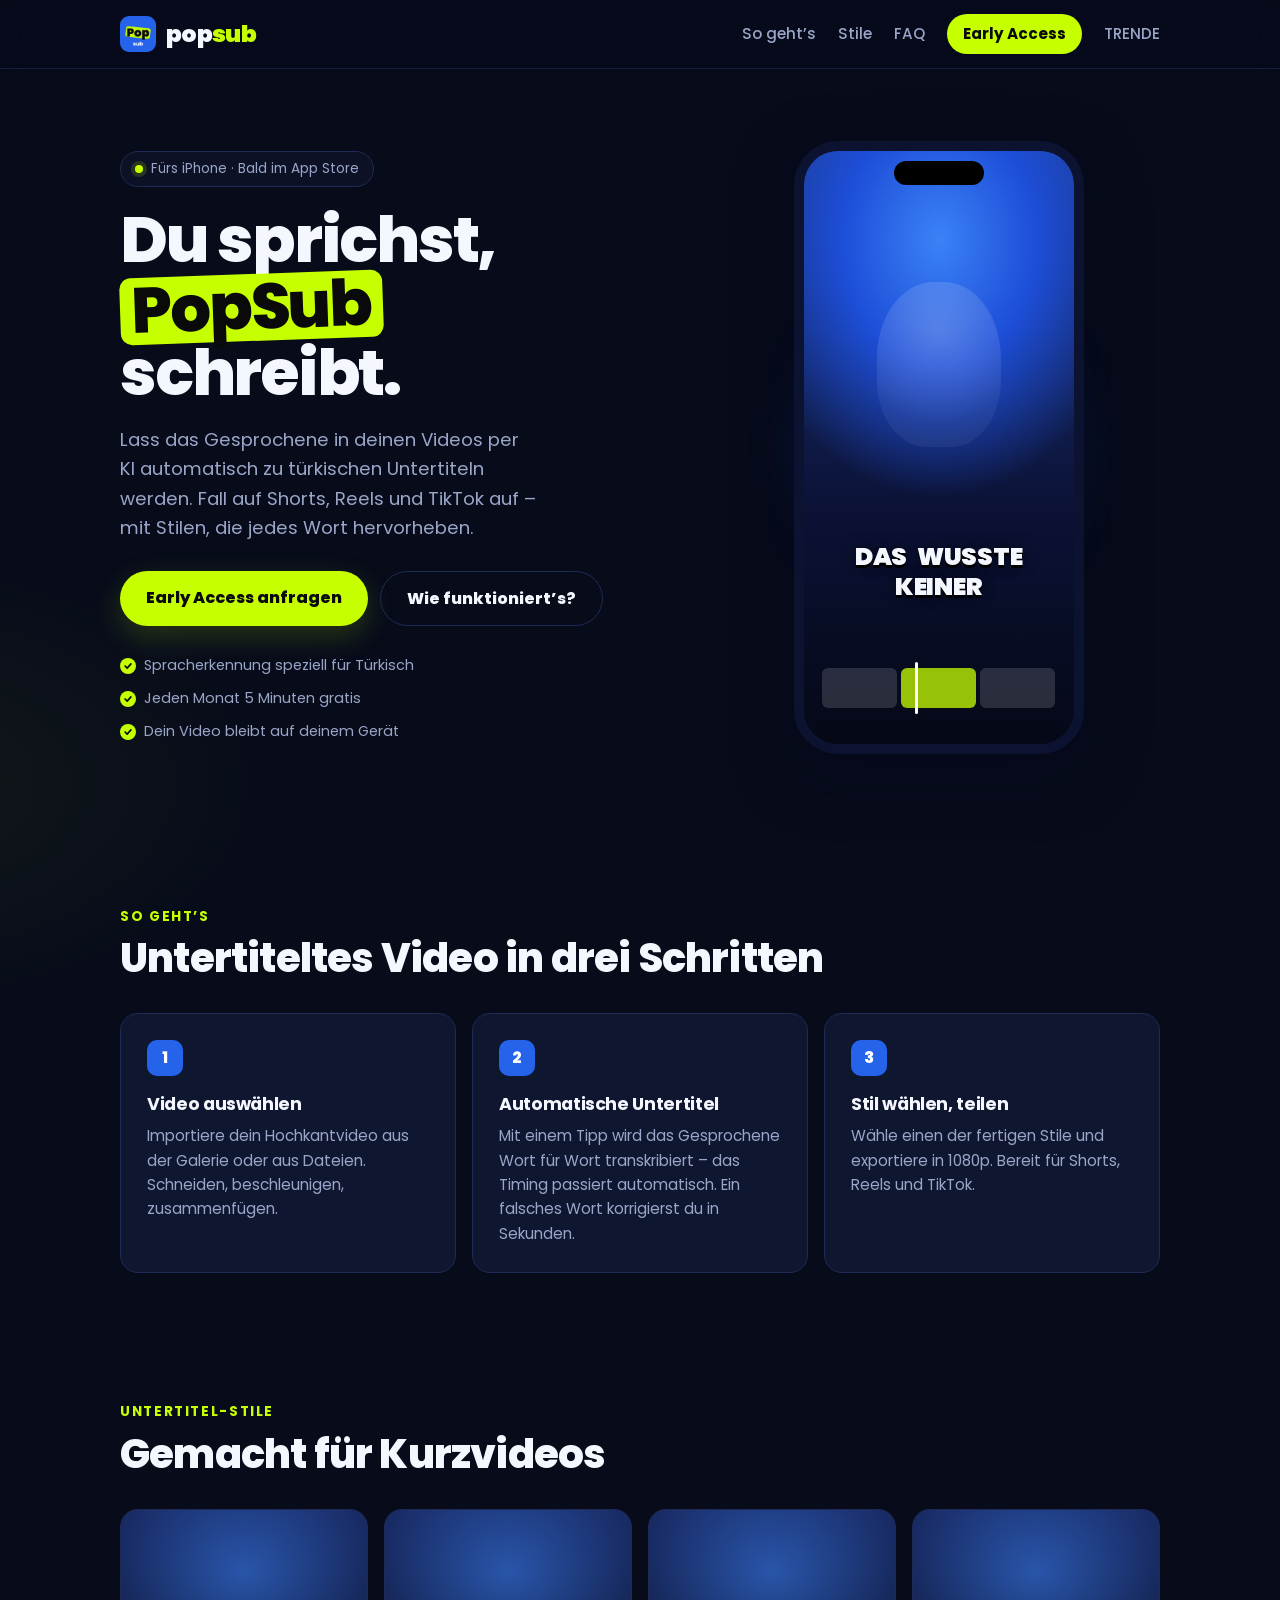
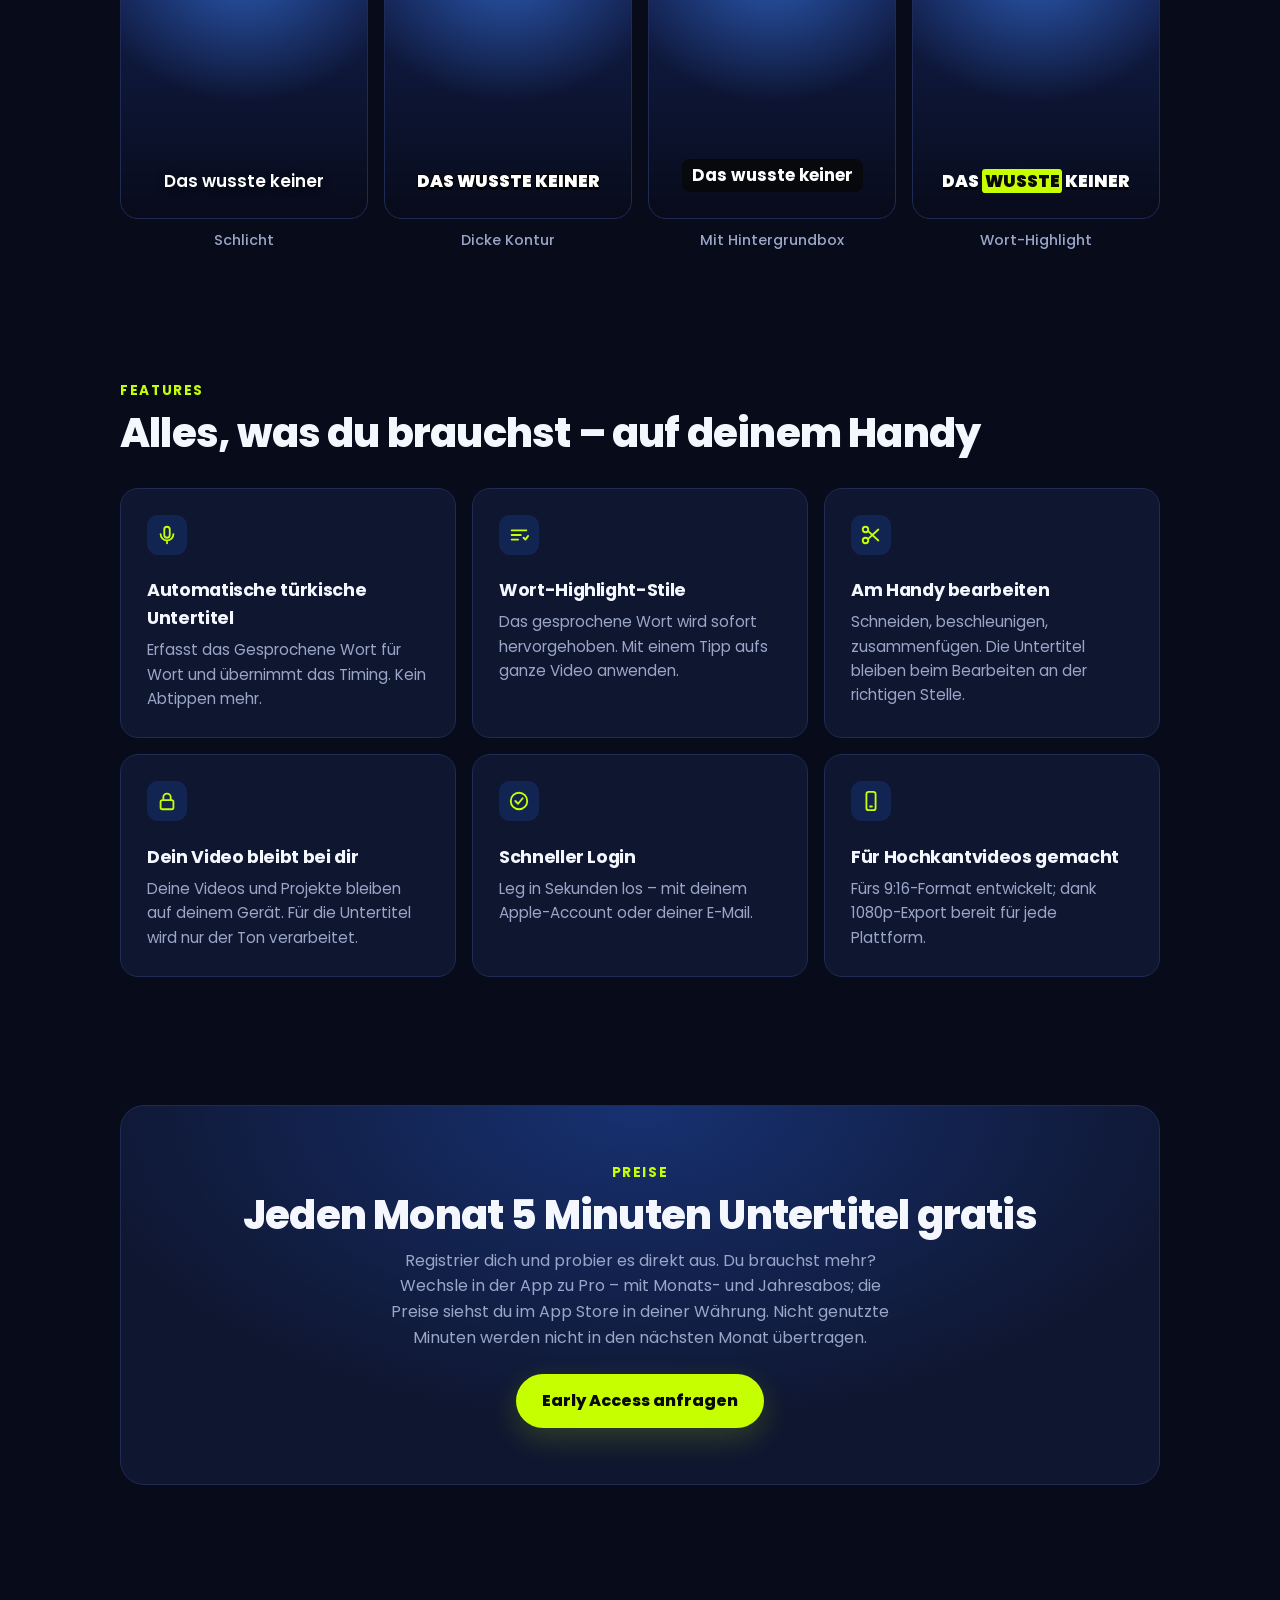
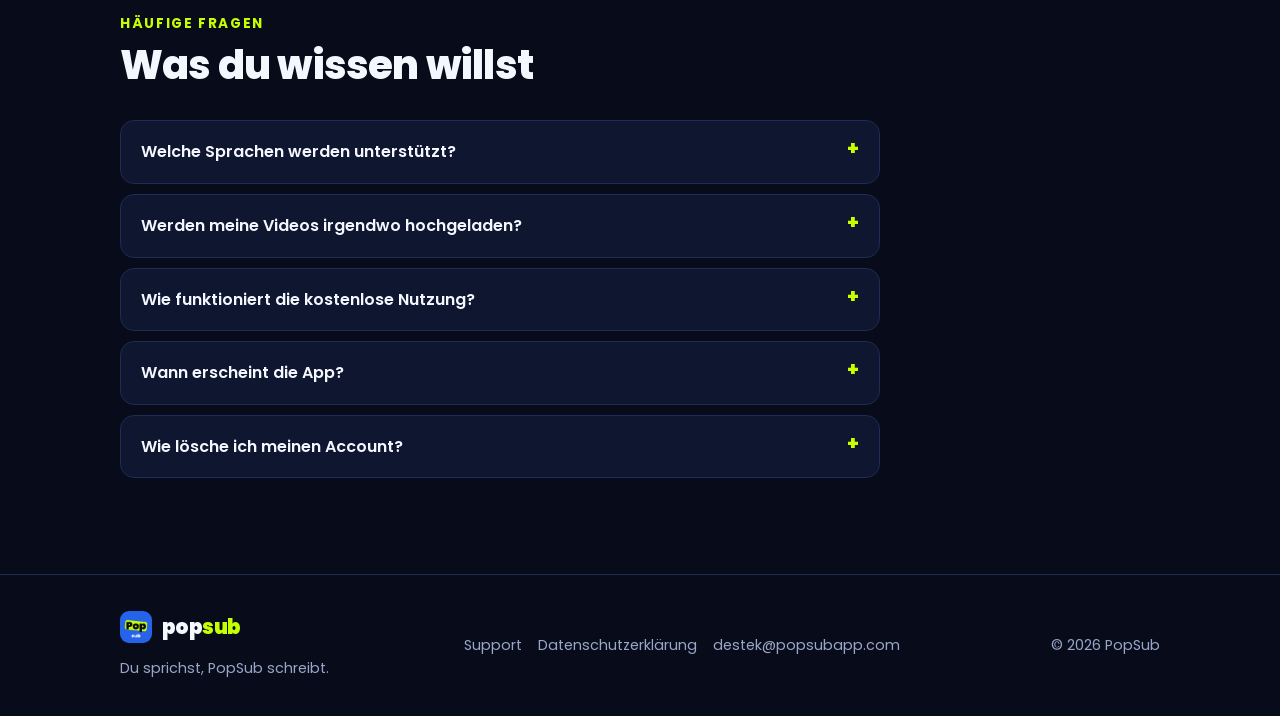
==== de/index.html @ ea4b3882 "İngilizce ve Almanca sayfaları ekle /en/, /en/privacy/, /en/support/, /de/, /de/datenschutz/, /de/su" ====
<!doctype html>
<html lang="de">
<head>
  <meta charset="utf-8">
  <meta name="viewport" content="width=device-width, initial-scale=1">
  <title>PopSub · Automatische türkische Untertitel für deine Videos</title>
  <meta name="description" content="PopSub ist eine Videobearbeitungs-App fürs iPhone. Sie wandelt Gesprochenes per KI automatisch in türkische Untertitel um und erstellt Shorts, Reels und TikTok-Videos mit Wort-Highlight-Stilen.">
  <meta name="theme-color" content="#070b1a">
  <meta property="og:type" content="website">
  <meta property="og:site_name" content="PopSub">
  <meta property="og:title" content="PopSub · Automatische türkische Untertitel">
  <meta property="og:description" content="Mach aus deiner Sprache in Sekunden Untertitel, die auffallen.">
  <meta property="og:url" content="https://popsubapp.com/de/">
  <meta property="og:locale" content="de_DE">
  <meta property="og:locale:alternate" content="tr_TR">
  <meta property="og:locale:alternate" content="en_US">
  <meta property="og:image" content="https://popsubapp.com/assets/icon-512.png">
  <meta name="twitter:card" content="summary">
  <link rel="canonical" href="https://popsubapp.com/de/">
  <link rel="alternate" hreflang="tr" href="https://popsubapp.com/">
  <link rel="alternate" hreflang="en" href="https://popsubapp.com/en/">
  <link rel="alternate" hreflang="de" href="https://popsubapp.com/de/">
  <link rel="alternate" hreflang="x-default" href="https://popsubapp.com/en/">
  <link rel="preconnect" href="https://fonts.googleapis.com">
  <link rel="preconnect" href="https://fonts.gstatic.com" crossorigin>
  <link href="https://fonts.googleapis.com/css2?family=Poppins:wght@400;500;600;700;800;900&display=swap" rel="stylesheet">
  <link rel="stylesheet" href="/style.css?v=20261009">
  <link rel="icon" type="image/png" sizes="32x32" href="/assets/favicon-32.png">
  <link rel="apple-touch-icon" href="/assets/apple-touch-icon.png">
  <script type="application/ld+json">{"@context":"https://schema.org","@type":"SoftwareApplication","name":"PopSub","operatingSystem":"iOS","applicationCategory":"MultimediaApplication","description":"Eine Videobearbeitungs-App, die Gesprochenes automatisch in türkische Untertitel umwandelt.","inLanguage":"de","url":"https://popsubapp.com/de/"}</script>
</head>
<body>
  <a class="skip" href="#inhalt">Zum Inhalt springen</a>
  <header class="top">
    <div class="wrap">
      <a class="logo" href="/de/" aria-label="PopSub Startseite"><img src="/assets/logo-icon.png" width="36" height="36" alt=""><span class="wm">pop<span>sub</span></span></a>
      <nav aria-label="Hauptmenü">
        <a href="#so-gehts">So geht’s</a>
        <a href="#stile">Stile</a>
        <a href="#faq">FAQ</a>
        <a class="nav-cta" href="mailto:destek@popsubapp.com?subject=PopSub%20Early%20Access">Early Access</a>
        <span class="lang"><a href="/" hreflang="tr" lang="tr" aria-label="Türkçe">TR</a><a href="/en/" hreflang="en" lang="en" aria-label="English">EN</a><a href="/de/" hreflang="de" lang="de" aria-label="Deutsch" aria-current="true">DE</a></span>
      </nav>
    </div>
  </header>

  <main id="inhalt">
    <section class="hero wrap">
      <div class="hero-copy">
        <span class="badge"><span class="dot"></span>Fürs iPhone · Bald im App Store</span>
        <h1>Du sprichst, <em>PopSub</em> schreibt.</h1>
        <p class="lead">Lass das Gesprochene in deinen Videos per KI automatisch zu türkischen Untertiteln werden. Fall auf Shorts, Reels und TikTok auf – mit Stilen, die jedes Wort hervorheben.</p>
        <div class="actions">
          <a class="cta" href="mailto:destek@popsubapp.com?subject=PopSub%20Early%20Access">Early Access anfragen</a>
          <a class="cta ghost" href="#so-gehts">Wie funktioniert’s?</a>
        </div>
        <ul class="trust">
          <li>Spracherkennung speziell für Türkisch</li>
          <li>Jeden Monat 5 Minuten gratis</li>
          <li>Dein Video bleibt auf deinem Gerät</li>
        </ul>
      </div>
      <div class="hero-visual" aria-hidden="true">
        <div class="glow"></div>
        <div class="phone">
          <div class="notch"></div>
          <div class="scene"></div>
          <div class="karaoke">
            <span>Das</span> <span>wusste</span> <span>keiner</span>
          </div>
          <div class="timeline"><i></i><i></i><i></i><b></b></div>
        </div>
      </div>
    </section>

    <section class="section wrap" id="so-gehts">
      <p class="eyebrow">So geht’s</p>
      <h2>Untertiteltes Video in drei Schritten</h2>
      <ol class="steps">
        <li><span class="num">1</span><h3>Video auswählen</h3><p>Importiere dein Hochkantvideo aus der Galerie oder aus Dateien. Schneiden, beschleunigen, zusammenfügen.</p></li>
        <li><span class="num">2</span><h3>Automatische Untertitel</h3><p>Mit einem Tipp wird das Gesprochene Wort für Wort transkribiert – das Timing passiert automatisch. Ein falsches Wort korrigierst du in Sekunden.</p></li>
        <li><span class="num">3</span><h3>Stil wählen, teilen</h3><p>Wähle einen der fertigen Stile und exportiere in 1080p. Bereit für Shorts, Reels und TikTok.</p></li>
      </ol>
    </section>

    <section class="section wrap" id="stile">
      <p class="eyebrow">Untertitel-Stile</p>
      <h2>Gemacht für Kurzvideos</h2>
      <div class="styles">
        <figure class="style s-simple"><div class="frame"><span class="sample">Das wusste keiner</span></div><figcaption>Schlicht</figcaption></figure>
        <figure class="style s-outline"><div class="frame"><span class="sample">Das wusste keiner</span></div><figcaption>Dicke Kontur</figcaption></figure>
        <figure class="style s-box"><div class="frame"><span class="sample">Das wusste keiner</span></div><figcaption>Mit Hintergrundbox</figcaption></figure>
        <figure class="style s-karaoke"><div class="frame"><span class="sample">Das <mark>wusste</mark> keiner</span></div><figcaption>Wort-Highlight</figcaption></figure>
      </div>
    </section>

    <section class="section wrap">
      <p class="eyebrow">Features</p>
      <h2>Alles, was du brauchst – auf deinem Handy</h2>
      <div class="grid">
        <div class="card"><svg class="ico" viewBox="0 0 24 24" aria-hidden="true"><path d="M12 3a3 3 0 0 0-3 3v6a3 3 0 0 0 6 0V6a3 3 0 0 0-3-3Z"/><path d="M19 11a7 7 0 0 1-14 0M12 18v3"/></svg><h3>Automatische türkische Untertitel</h3><p>Erfasst das Gesprochene Wort für Wort und übernimmt das Timing. Kein Abtippen mehr.</p></div>
        <div class="card"><svg class="ico" viewBox="0 0 24 24" aria-hidden="true"><path d="M4 7h16M4 12h10M4 17h7"/><path d="M17 15l2 2 3-4"/></svg><h3>Wort-Highlight-Stile</h3><p>Das gesprochene Wort wird sofort hervorgehoben. Mit einem Tipp aufs ganze Video anwenden.</p></div>
        <div class="card"><svg class="ico" viewBox="0 0 24 24" aria-hidden="true"><circle cx="6" cy="6" r="3"/><circle cx="6" cy="18" r="3"/><path d="M8.6 7.5 20 18M8.6 16.5 20 6"/></svg><h3>Am Handy bearbeiten</h3><p>Schneiden, beschleunigen, zusammenfügen. Die Untertitel bleiben beim Bearbeiten an der richtigen Stelle.</p></div>
        <div class="card"><svg class="ico" viewBox="0 0 24 24" aria-hidden="true"><rect x="5" y="11" width="14" height="10" rx="2"/><path d="M8 11V8a4 4 0 0 1 8 0v3"/></svg><h3>Dein Video bleibt bei dir</h3><p>Deine Videos und Projekte bleiben auf deinem Gerät. Für die Untertitel wird nur der Ton verarbeitet.</p></div>
        <div class="card"><svg class="ico" viewBox="0 0 24 24" aria-hidden="true"><path d="M12 21a9 9 0 1 0 0-18 9 9 0 0 0 0 18Z"/><path d="m8 12 3 3 5-6"/></svg><h3>Schneller Login</h3><p>Leg in Sekunden los – mit deinem Apple-Account oder deiner E-Mail.</p></div>
        <div class="card"><svg class="ico" viewBox="0 0 24 24" aria-hidden="true"><rect x="7" y="2" width="10" height="20" rx="2.5"/><path d="M11 18h2"/></svg><h3>Für Hochkantvideos gemacht</h3><p>Fürs 9:16-Format entwickelt; dank 1080p-Export bereit für jede Plattform.</p></div>
      </div>
    </section>

    <section class="section wrap">
      <div class="free">
        <p class="eyebrow">Preise</p>
        <h2>Jeden Monat 5 Minuten Untertitel gratis</h2>
        <p>Registrier dich und probier es direkt aus. Du brauchst mehr? Wechsle in der App zu Pro – mit Monats- und Jahresabos; die Preise siehst du im App Store in deiner Währung. Nicht genutzte Minuten werden nicht in den nächsten Monat übertragen.</p>
        <a class="cta" href="mailto:destek@popsubapp.com?subject=PopSub%20Early%20Access">Early Access anfragen</a>
      </div>
    </section>

    <section class="section wrap" id="faq">
      <p class="eyebrow">Häufige Fragen</p>
      <h2>Was du wissen willst</h2>
      <div class="faq">
        <details><summary>Welche Sprachen werden unterstützt?</summary><p>PopSub ist aktuell für türkische Sprache optimiert.</p></details>
        <details><summary>Werden meine Videos irgendwo hochgeladen?</summary><p>Nein. Deine Videos und Projekte bleiben auf deinem Gerät. Um Untertitel zu erstellen, wird nur die Tonspur deines Videos an unseren Server gesendet. Details findest du in der <a href="/de/datenschutz/">Datenschutzerklärung</a>.</p></details>
        <details><summary>Wie funktioniert die kostenlose Nutzung?</summary><p>Du hast jeden Kalendermonat 5 Minuten Untertitel gratis. Nicht genutzte Minuten werden nicht in den nächsten Monat übertragen.</p></details>
        <details><summary>Wann erscheint die App?</summary><p>PopSub ist gerade in der Testphase. Schreib uns für Early Access und erfahre es als Erstes, wenn es so weit ist.</p></details>
        <details><summary>Wie lösche ich meinen Account?</summary><p>In der App kannst du unter <strong>Account → Account löschen</strong> deinen Account und deine Daten auf unserem Server dauerhaft löschen.</p></details>
      </div>
    </section>
  </main>

  <footer>
    <div class="wrap foot">
      <div class="foot-brand">
        <a class="logo" href="/de/" aria-label="PopSub Startseite"><img src="/assets/logo-icon.png" width="32" height="32" alt=""><span class="wm">pop<span>sub</span></span></a>
        <p>Du sprichst, PopSub schreibt.</p>
      </div>
      <div class="foot-links">
        <a href="/de/support/">Support</a>
        <a href="/de/datenschutz/">Datenschutzerklärung</a>
        <a href="mailto:destek@popsubapp.com">destek@popsubapp.com</a>
      </div>
      <div class="foot-copy">© 2026 PopSub</div>
    </div>
  </footer>
</body>
</html>
---- style.css ----
:root {
  --bg: #070b1a;
  --bg-2: #0a1024;
  --surface: #0f1630;
  --surface-2: #131c3c;
  --line: #1f2b55;
  --text: #f5f7ff;
  --muted: #9aa6c8;
  --pop: #c6ff00;
  --blue: #2563eb;
  --radius: 18px;
  --shadow: 0 20px 60px rgba(3, 8, 30, .55);
}
* { box-sizing: border-box; }
html { -webkit-text-size-adjust: 100%; scroll-behavior: smooth; scroll-padding-top: 84px; }
body {
  margin: 0;
  background:
    radial-gradient(900px 500px at 85% -10%, rgba(37, 99, 235, .28), transparent 60%),
    radial-gradient(700px 400px at -10% 20%, rgba(198, 255, 0, .06), transparent 60%),
    var(--bg);
  color: var(--text);
  font-family: "Poppins", system-ui, -apple-system, "Segoe UI", sans-serif;
  line-height: 1.6;
  -webkit-font-smoothing: antialiased;
}
a { color: var(--pop); }
h1, h2, h3 { letter-spacing: -0.02em; }
.wrap { max-width: 1080px; margin: 0 auto; padding: 0 20px; }
.skip { position: absolute; left: -999px; top: 8px; background: var(--pop); color: #0a0a0a; padding: 8px 14px; border-radius: 8px; z-index: 100; }
.skip:focus { left: 8px; }
:focus-visible { outline: 2px solid var(--pop); outline-offset: 3px; border-radius: 6px; }

/* Header */
header.top { position: sticky; top: 0; z-index: 50; padding: 14px 0; background: rgba(7, 11, 26, .72);
  backdrop-filter: saturate(160%) blur(14px); -webkit-backdrop-filter: saturate(160%) blur(14px); border-bottom: 1px solid rgba(31, 43, 85, .6); }
header.top .wrap { display: flex; align-items: center; justify-content: space-between; gap: 16px; }
.logo { display: inline-flex; align-items: center; gap: 10px; font-weight: 900; font-size: 1.45rem; color: var(--text); text-decoration: none; letter-spacing: -0.03em; }
.logo img { border-radius: 9px; display: block; }
.logo .wm span { color: var(--pop); }
nav { display: flex; align-items: center; gap: 22px; }
nav a { color: var(--muted); text-decoration: none; font-size: .95rem; font-weight: 500; }
nav a:hover { color: var(--text); }
nav .nav-cta { color: #0a0a0a; background: var(--pop); padding: 8px 16px; border-radius: 999px; font-weight: 700; }
nav .nav-cta:hover { color: #0a0a0a; filter: brightness(1.05); }

/* Hero */
.hero { padding: 72px 20px 88px; display: grid; grid-template-columns: 1.1fr .9fr; gap: 56px; align-items: center; }
.badge { display: inline-flex; align-items: center; gap: 8px; padding: 6px 14px; border: 1px solid var(--line); border-radius: 999px;
  color: var(--muted); font-size: .85rem; background: rgba(15, 22, 48, .6); }
.badge .dot { width: 8px; height: 8px; border-radius: 50%; background: var(--pop); box-shadow: 0 0 0 4px rgba(198, 255, 0, .15); }
h1 { font-size: clamp(2.4rem, 6vw, 4rem); line-height: 1.04; margin: 20px 0 18px; letter-spacing: -0.035em; font-weight: 800; }
h1 em { font-style: normal; color: #0a0a0a; background: var(--pop); padding: 0 .18em; border-radius: .18em; display: inline-block; transform: rotate(-2deg); }
.lead { color: var(--muted); font-size: 1.15rem; max-width: 38ch; margin: 0; }
.actions { display: flex; flex-wrap: wrap; gap: 12px; margin-top: 28px; }
.cta { display: inline-block; background: var(--pop); color: #0a0a0a; font-weight: 800; padding: 14px 26px; border-radius: 999px;
  text-decoration: none; box-shadow: 0 10px 30px rgba(198, 255, 0, .18); transition: transform .15s ease, box-shadow .15s ease; }
.cta:hover { transform: translateY(-1px); box-shadow: 0 14px 34px rgba(198, 255, 0, .28); }
.cta.ghost { background: transparent; color: var(--text); border: 1px solid var(--line); box-shadow: none; }
.cta.ghost:hover { border-color: var(--muted); }
.trust { list-style: none; padding: 0; margin: 28px 0 0; display: flex; flex-wrap: wrap; gap: 10px 22px; color: var(--muted); font-size: .9rem; }
.trust li { display: inline-flex; align-items: center; gap: 8px; }
.trust li::before { content: ""; width: 16px; height: 16px; border-radius: 50%; background: var(--pop) no-repeat center / 10px
  url("data:image/svg+xml,%3Csvg xmlns='http://www.w3.org/2000/svg' viewBox='0 0 24 24' fill='none' stroke='%230a0a0a' stroke-width='4' stroke-linecap='round' stroke-linejoin='round'%3E%3Cpath d='m5 12 5 5 9-10'/%3E%3C/svg%3E"); }

.hero-visual { position: relative; display: grid; place-items: center; }
.glow { position: absolute; width: 80%; aspect-ratio: 1; border-radius: 50%; background: radial-gradient(circle, rgba(37, 99, 235, .55), transparent 65%); filter: blur(20px); }
.phone { position: relative; aspect-ratio: 9 / 19; width: 100%; max-width: 290px; border-radius: 44px; border: 10px solid #0c1330;
  background: #050816; overflow: hidden; box-shadow: var(--shadow), 0 0 0 1px rgba(255, 255, 255, .06) inset; }
.notch { position: absolute; top: 10px; left: 50%; transform: translateX(-50%); width: 90px; height: 24px; border-radius: 999px; background: #000; z-index: 3; }
.scene { position: absolute; inset: 0; background:
  radial-gradient(120% 70% at 50% 15%, #3b82f6 0%, #1d4ed8 30%, transparent 62%),
  linear-gradient(180deg, #1e3a8a 0%, #0b1236 60%, #050816 100%); }
.scene::after { content: ""; position: absolute; left: 50%; top: 22%; width: 46%; aspect-ratio: 3 / 4; transform: translateX(-50%);
  border-radius: 46% 46% 40% 40%; background: radial-gradient(circle at 50% 30%, rgba(255, 255, 255, .22), rgba(255, 255, 255, .05) 70%); }
.karaoke { position: absolute; left: 6%; right: 6%; bottom: 24%; text-align: center; font-weight: 900; font-size: 1.55rem;
  line-height: 1.2; text-transform: uppercase; letter-spacing: -0.01em; text-shadow: 0 3px 0 #000, 0 0 14px rgba(0, 0, 0, .55); z-index: 2; }
.karaoke span { display: inline-block; padding: 0 .12em; border-radius: .2em; animation: say 3.6s infinite; }
.karaoke span:nth-child(2) { animation-delay: 1.2s; }
.karaoke span:nth-child(3) { animation-delay: 2.4s; }
@keyframes say {
  0%, 33% { background: var(--pop); color: #0a0a0a; text-shadow: none; transform: scale(1.08) rotate(-2deg); }
  34%, 100% { background: transparent; color: #fff; transform: none; }
}
.timeline { position: absolute; left: 7%; right: 7%; bottom: 6%; height: 40px; display: flex; gap: 4px; z-index: 2; }
.timeline i { flex: 1; border-radius: 6px; background: rgba(255, 255, 255, .14); }
.timeline i:nth-child(2) { background: rgba(198, 255, 0, .75); }
.timeline b { position: absolute; top: -6px; bottom: -6px; width: 3px; border-radius: 2px; background: #fff; left: 40%; animation: play 3.6s linear infinite; }
@keyframes play { from { left: 4%; } to { left: 96%; } }

/* Sections */
.section { padding: 64px 20px; }
.eyebrow { color: var(--pop); font-weight: 700; font-size: .85rem; text-transform: uppercase; letter-spacing: .12em; margin: 0 0 8px; }
.section h2 { font-size: clamp(1.7rem, 4vw, 2.5rem); line-height: 1.15; margin: 0 0 32px; font-weight: 800; }

.steps { list-style: none; padding: 0; margin: 0; display: grid; grid-template-columns: repeat(3, 1fr); gap: 16px; counter-reset: s; }
.steps li { background: var(--surface); border: 1px solid var(--line); border-radius: var(--radius); padding: 26px; }
.num { display: inline-grid; place-items: center; width: 36px; height: 36px; border-radius: 10px; background: var(--blue); color: #fff; font-weight: 800; }
.steps h3, .card h3 { margin: 14px 0 6px; font-size: 1.1rem; }
.steps p, .card p { margin: 0; color: var(--muted); font-size: .95rem; }

.styles { display: grid; grid-template-columns: repeat(4, 1fr); gap: 16px; }
.style { margin: 0; }
.style .frame { aspect-ratio: 4 / 5; border-radius: var(--radius); border: 1px solid var(--line); display: grid; place-items: end center; padding: 18px 12px 26px;
  background: radial-gradient(90% 60% at 50% 20%, rgba(59, 130, 246, .55), transparent 70%), linear-gradient(180deg, #16245a, #070b1a); overflow: hidden; }
.sample { text-align: center; font-weight: 800; font-size: 1.05rem; line-height: 1.25; color: #fff; }
.s-simple .sample { font-weight: 600; text-shadow: 0 2px 8px rgba(0, 0, 0, .6); }
.s-outline .sample { font-weight: 900; text-transform: uppercase; -webkit-text-stroke: 1.5px #000; paint-order: stroke fill; text-shadow: 0 3px 0 #000; }
.s-box .sample { background: rgba(8, 8, 8, .82); padding: 6px 10px; border-radius: 8px; font-weight: 700; }
.s-karaoke .sample { font-weight: 900; text-transform: uppercase; text-shadow: 0 3px 0 #000; }
.s-karaoke mark { background: var(--pop); color: #0a0a0a; padding: 0 .15em; border-radius: .2em; text-shadow: none; }
.style figcaption { margin-top: 10px; color: var(--muted); font-size: .9rem; font-weight: 500; text-align: center; }

.grid { display: grid; grid-template-columns: repeat(3, 1fr); gap: 16px; }
.card { background: var(--surface); border: 1px solid var(--line); border-radius: var(--radius); padding: 26px; transition: border-color .15s ease, transform .15s ease; }
.card:hover { border-color: #2c3d78; transform: translateY(-2px); }
.ico { width: 40px; height: 40px; padding: 9px; border-radius: 11px; background: rgba(37, 99, 235, .18); stroke: var(--pop); fill: none; stroke-width: 2; stroke-linecap: round; stroke-linejoin: round; }

.free { text-align: center; padding: 56px 24px; border: 1px solid var(--line); border-radius: 24px;
  background: radial-gradient(80% 120% at 50% 0%, rgba(37, 99, 235, .35), transparent 70%), var(--surface); }
.free h2 { margin: 0 0 10px !important; }
.free p:not(.eyebrow) { color: var(--muted); margin: 0 auto 24px; max-width: 52ch; }

.faq { display: grid; gap: 10px; max-width: 760px; }
.faq details { background: var(--surface); border: 1px solid var(--line); border-radius: 14px; padding: 4px 20px; }
.faq summary { cursor: pointer; list-style: none; padding: 14px 0; font-weight: 600; display: flex; justify-content: space-between; gap: 16px; }
.faq summary::-webkit-details-marker { display: none; }
.faq summary::after { content: "+"; color: var(--pop); font-weight: 800; font-size: 1.2rem; line-height: 1; }
.faq details[open] summary::after { content: "–"; }
.faq details p { margin: 0 0 16px; color: var(--muted); }

/* Doc pages */
.doc { padding: 40px 20px 72px; max-width: 760px; }
.doc h1 { font-size: clamp(2rem, 5vw, 2.8rem); }
.doc h2 { margin-top: 36px; font-size: 1.25rem; }
.doc p, .doc li { color: #d6dcf0; }
.doc .meta { color: var(--muted); }

/* Footer */
footer { border-top: 1px solid var(--line); padding: 36px 0; color: var(--muted); font-size: .9rem; margin-top: 32px; }
footer .wrap { display: flex; flex-wrap: wrap; justify-content: space-between; align-items: center; gap: 16px; }
footer a { color: var(--muted); margin-right: 16px; text-decoration: none; }
footer a:hover { color: var(--text); }
.foot-brand .logo { font-size: 1.25rem; margin-right: 0; color: var(--text); }
.foot-brand p { margin: 6px 0 0; }
.foot-links { display: flex; flex-wrap: wrap; gap: 6px 0; }

@media (max-width: 860px) {
  .hero { grid-template-columns: 1fr; padding-top: 40px; gap: 48px; }
  .steps, .grid { grid-template-columns: 1fr; }
  .styles { grid-template-columns: repeat(2, 1fr); }
  nav a:not(.nav-cta) { display: none; }
}
@media (prefers-reduced-motion: reduce) {
  html { scroll-behavior: auto; }
  .karaoke span, .timeline b { animation: none; }
  .karaoke span:nth-child(2) { background: var(--pop); color: #0a0a0a; text-shadow: none; }
  .cta, .card { transition: none; }
}
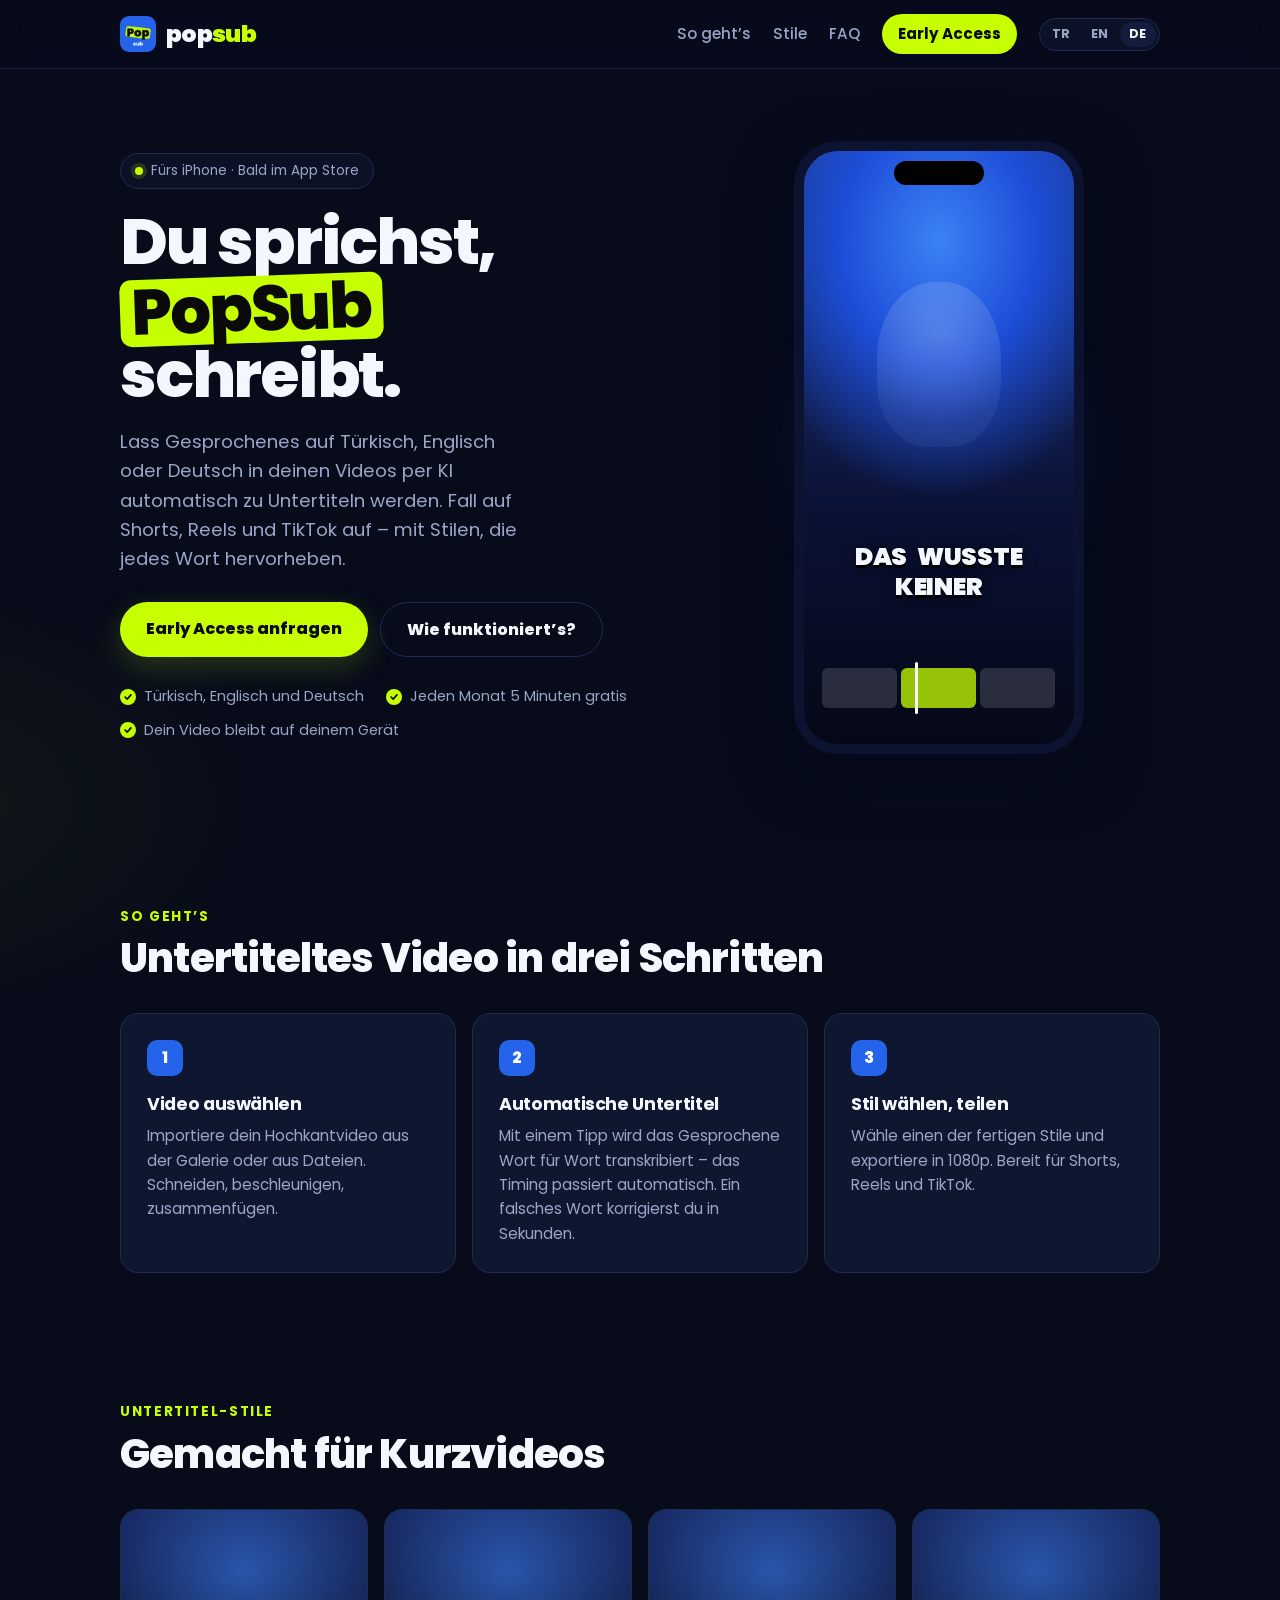
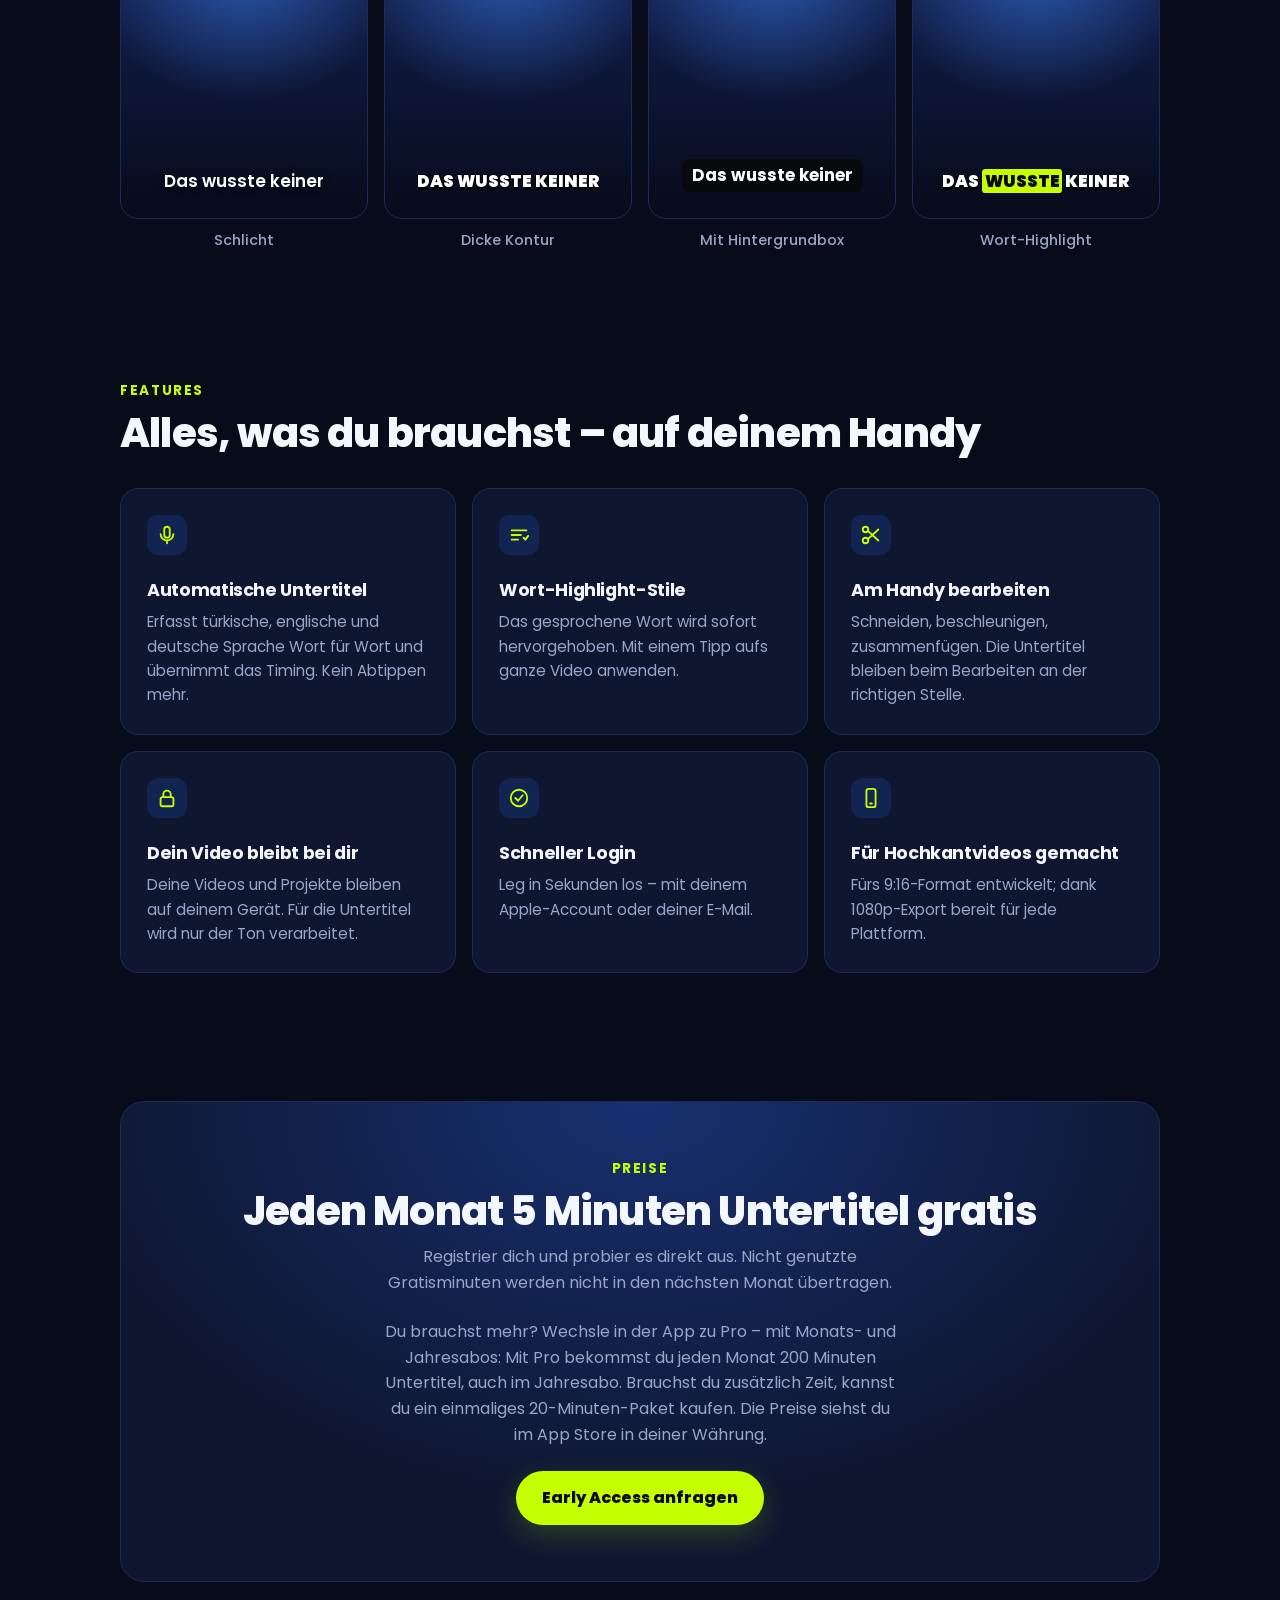
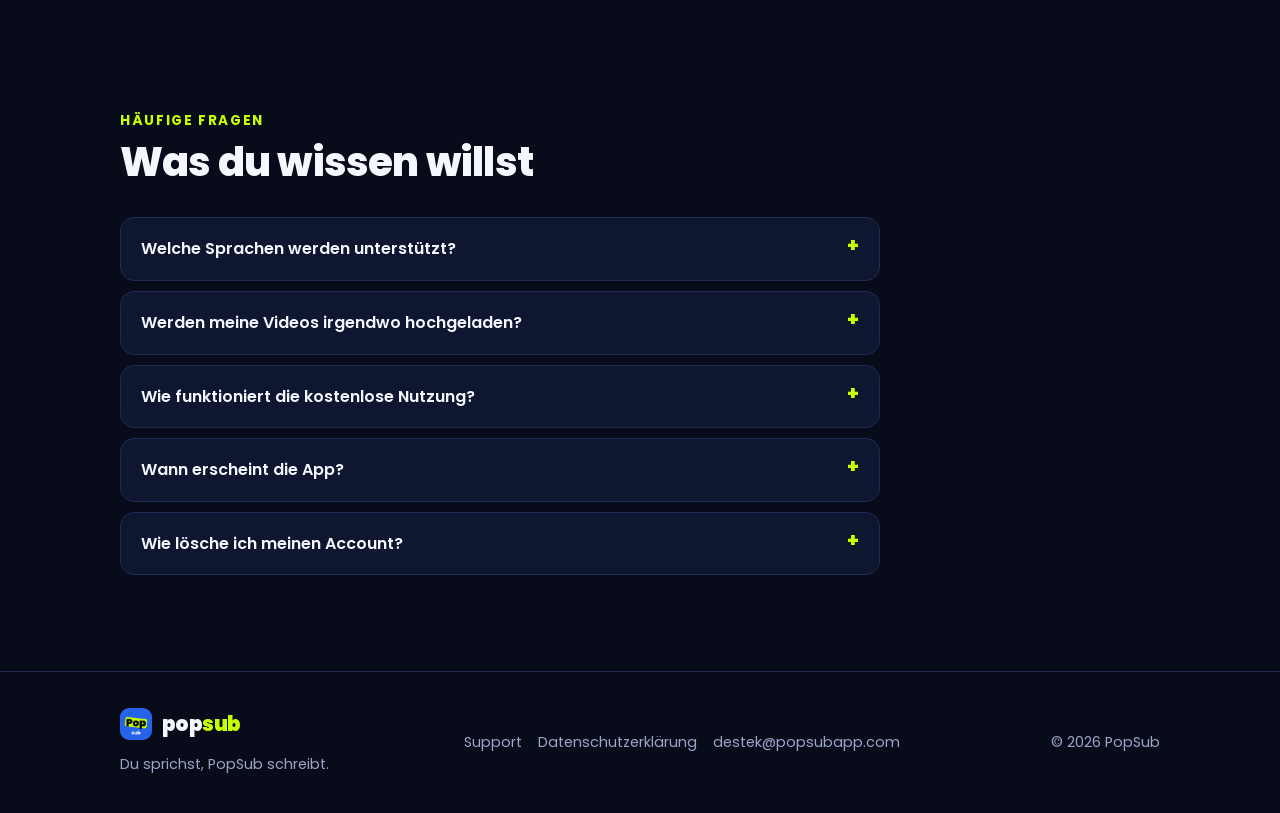
==== commit 25b1869f: "Konuşma dilleri, dakikalar ve GDPR bölümleri - TR/EN/DE: "yalnız Türkçe için optimize" ifadeleri Tür" ====
--- a/de/index.html
+++ b/de/index.html
@@ -3,12 +3,12 @@
 <head>
   <meta charset="utf-8">
   <meta name="viewport" content="width=device-width, initial-scale=1">
-  <title>PopSub · Automatische türkische Untertitel für deine Videos</title>
-  <meta name="description" content="PopSub ist eine Videobearbeitungs-App fürs iPhone. Sie wandelt Gesprochenes per KI automatisch in türkische Untertitel um und erstellt Shorts, Reels und TikTok-Videos mit Wort-Highlight-Stilen.">
+  <title>PopSub · Automatische Untertitel für deine Videos</title>
+  <meta name="description" content="PopSub ist eine Videobearbeitungs-App fürs iPhone. Sie wandelt türkische, englische und deutsche Sprache per KI automatisch in Untertitel um und erstellt Shorts, Reels und TikTok-Videos mit Wort-Highlight-Stilen.">
   <meta name="theme-color" content="#070b1a">
   <meta property="og:type" content="website">
   <meta property="og:site_name" content="PopSub">
-  <meta property="og:title" content="PopSub · Automatische türkische Untertitel">
+  <meta property="og:title" content="PopSub · Automatische Untertitel">
   <meta property="og:description" content="Mach aus deiner Sprache in Sekunden Untertitel, die auffallen.">
   <meta property="og:url" content="https://popsubapp.com/de/">
   <meta property="og:locale" content="de_DE">
@@ -27,7 +27,7 @@
   <link rel="stylesheet" href="/style.css?v=20261009">
   <link rel="icon" type="image/png" sizes="32x32" href="/assets/favicon-32.png">
   <link rel="apple-touch-icon" href="/assets/apple-touch-icon.png">
-  <script type="application/ld+json">{"@context":"https://schema.org","@type":"SoftwareApplication","name":"PopSub","operatingSystem":"iOS","applicationCategory":"MultimediaApplication","description":"Eine Videobearbeitungs-App, die Gesprochenes automatisch in türkische Untertitel umwandelt.","inLanguage":"de","url":"https://popsubapp.com/de/"}</script>
+  <script type="application/ld+json">{"@context":"https://schema.org","@type":"SoftwareApplication","name":"PopSub","operatingSystem":"iOS","applicationCategory":"MultimediaApplication","description":"Eine Videobearbeitungs-App, die türkische, englische und deutsche Sprache automatisch in Untertitel umwandelt.","inLanguage":"de","url":"https://popsubapp.com/de/"}</script>
 </head>
 <body>
   <a class="skip" href="#inhalt">Zum Inhalt springen</a>
@@ -49,13 +49,13 @@
       <div class="hero-copy">
         <span class="badge"><span class="dot"></span>Fürs iPhone · Bald im App Store</span>
         <h1>Du sprichst, <em>PopSub</em> schreibt.</h1>
-        <p class="lead">Lass das Gesprochene in deinen Videos per KI automatisch zu türkischen Untertiteln werden. Fall auf Shorts, Reels und TikTok auf – mit Stilen, die jedes Wort hervorheben.</p>
+        <p class="lead">Lass Gesprochenes auf Türkisch, Englisch oder Deutsch in deinen Videos per KI automatisch zu Untertiteln werden. Fall auf Shorts, Reels und TikTok auf – mit Stilen, die jedes Wort hervorheben.</p>
         <div class="actions">
           <a class="cta" href="mailto:destek@popsubapp.com?subject=PopSub%20Early%20Access">Early Access anfragen</a>
           <a class="cta ghost" href="#so-gehts">Wie funktioniert’s?</a>
         </div>
         <ul class="trust">
-          <li>Spracherkennung speziell für Türkisch</li>
+          <li>Türkisch, Englisch und Deutsch</li>
           <li>Jeden Monat 5 Minuten gratis</li>
           <li>Dein Video bleibt auf deinem Gerät</li>
         </ul>
@@ -98,7 +98,7 @@
       <p class="eyebrow">Features</p>
       <h2>Alles, was du brauchst – auf deinem Handy</h2>
       <div class="grid">
-        <div class="card"><svg class="ico" viewBox="0 0 24 24" aria-hidden="true"><path d="M12 3a3 3 0 0 0-3 3v6a3 3 0 0 0 6 0V6a3 3 0 0 0-3-3Z"/><path d="M19 11a7 7 0 0 1-14 0M12 18v3"/></svg><h3>Automatische türkische Untertitel</h3><p>Erfasst das Gesprochene Wort für Wort und übernimmt das Timing. Kein Abtippen mehr.</p></div>
+        <div class="card"><svg class="ico" viewBox="0 0 24 24" aria-hidden="true"><path d="M12 3a3 3 0 0 0-3 3v6a3 3 0 0 0 6 0V6a3 3 0 0 0-3-3Z"/><path d="M19 11a7 7 0 0 1-14 0M12 18v3"/></svg><h3>Automatische Untertitel</h3><p>Erfasst türkische, englische und deutsche Sprache Wort für Wort und übernimmt das Timing. Kein Abtippen mehr.</p></div>
         <div class="card"><svg class="ico" viewBox="0 0 24 24" aria-hidden="true"><path d="M4 7h16M4 12h10M4 17h7"/><path d="M17 15l2 2 3-4"/></svg><h3>Wort-Highlight-Stile</h3><p>Das gesprochene Wort wird sofort hervorgehoben. Mit einem Tipp aufs ganze Video anwenden.</p></div>
         <div class="card"><svg class="ico" viewBox="0 0 24 24" aria-hidden="true"><circle cx="6" cy="6" r="3"/><circle cx="6" cy="18" r="3"/><path d="M8.6 7.5 20 18M8.6 16.5 20 6"/></svg><h3>Am Handy bearbeiten</h3><p>Schneiden, beschleunigen, zusammenfügen. Die Untertitel bleiben beim Bearbeiten an der richtigen Stelle.</p></div>
         <div class="card"><svg class="ico" viewBox="0 0 24 24" aria-hidden="true"><rect x="5" y="11" width="14" height="10" rx="2"/><path d="M8 11V8a4 4 0 0 1 8 0v3"/></svg><h3>Dein Video bleibt bei dir</h3><p>Deine Videos und Projekte bleiben auf deinem Gerät. Für die Untertitel wird nur der Ton verarbeitet.</p></div>
@@ -111,7 +111,8 @@
       <div class="free">
         <p class="eyebrow">Preise</p>
         <h2>Jeden Monat 5 Minuten Untertitel gratis</h2>
-        <p>Registrier dich und probier es direkt aus. Du brauchst mehr? Wechsle in der App zu Pro – mit Monats- und Jahresabos; die Preise siehst du im App Store in deiner Währung. Nicht genutzte Minuten werden nicht in den nächsten Monat übertragen.</p>
+        <p>Registrier dich und probier es direkt aus. Nicht genutzte Gratisminuten werden nicht in den nächsten Monat übertragen.</p>
+        <p>Du brauchst mehr? Wechsle in der App zu Pro – mit Monats- und Jahresabos: Mit Pro bekommst du jeden Monat 200 Minuten Untertitel, auch im Jahresabo. Brauchst du zusätzlich Zeit, kannst du ein einmaliges 20-Minuten-Paket kaufen. Die Preise siehst du im App Store in deiner Währung.</p>
         <a class="cta" href="mailto:destek@popsubapp.com?subject=PopSub%20Early%20Access">Early Access anfragen</a>
       </div>
     </section>
@@ -120,9 +121,9 @@
       <p class="eyebrow">Häufige Fragen</p>
       <h2>Was du wissen willst</h2>
       <div class="faq">
-        <details><summary>Welche Sprachen werden unterstützt?</summary><p>PopSub ist aktuell für türkische Sprache optimiert.</p></details>
+        <details><summary>Welche Sprachen werden unterstützt?</summary><p>PopSub wandelt türkische, englische und deutsche Sprache automatisch in Untertitel um. Für Türkisch gibt es zusätzliche Verbesserungen bei Eigennamen.</p></details>
         <details><summary>Werden meine Videos irgendwo hochgeladen?</summary><p>Nein. Deine Videos und Projekte bleiben auf deinem Gerät. Um Untertitel zu erstellen, wird nur die Tonspur deines Videos an unseren Server gesendet. Details findest du in der <a href="/de/datenschutz/">Datenschutzerklärung</a>.</p></details>
-        <details><summary>Wie funktioniert die kostenlose Nutzung?</summary><p>Du hast jeden Kalendermonat 5 Minuten Untertitel gratis. Nicht genutzte Minuten werden nicht in den nächsten Monat übertragen.</p></details>
+        <details><summary>Wie funktioniert die kostenlose Nutzung?</summary><p>Du hast jeden Kalendermonat 5 Minuten Untertitel gratis; nicht genutzte Gratisminuten werden nicht in den nächsten Monat übertragen. Mit Pro bekommst du jeden Monat 200 Minuten Untertitel (auch im Jahresabo jeden Monat 200 Minuten). Wenn du mehr brauchst, kannst du zusätzlich ein einmaliges 20-Minuten-Paket kaufen.</p></details>
         <details><summary>Wann erscheint die App?</summary><p>PopSub ist gerade in der Testphase. Schreib uns für Early Access und erfahre es als Erstes, wenn es so weit ist.</p></details>
         <details><summary>Wie lösche ich meinen Account?</summary><p>In der App kannst du unter <strong>Account → Account löschen</strong> deinen Account und deine Daten auf unserem Server dauerhaft löschen.</p></details>
       </div>
--- a/style.css
+++ b/style.css
@@ -41,8 +41,11 @@
 nav { display: flex; align-items: center; gap: 22px; }
 nav a { color: var(--muted); text-decoration: none; font-size: .95rem; font-weight: 500; }
 nav a:hover { color: var(--text); }
-nav .nav-cta { color: #0a0a0a; background: var(--pop); padding: 8px 16px; border-radius: 999px; font-weight: 700; }
+nav .nav-cta { color: #0a0a0a; background: var(--pop); padding: 8px 16px; border-radius: 999px; font-weight: 700; white-space: nowrap; }
 nav .nav-cta:hover { color: #0a0a0a; filter: brightness(1.05); }
+nav .lang { flex-shrink: 0; display: inline-flex; align-items: center; gap: 2px; padding: 3px; border: 1px solid var(--line); border-radius: 999px; background: rgba(15, 22, 48, .6); }
+nav .lang a { padding: 3px 9px; border-radius: 999px; font-size: .78rem; font-weight: 700; letter-spacing: .04em; line-height: 1.5; }
+nav .lang a[aria-current] { color: var(--text); background: var(--surface-2); }
 
 /* Hero */
 .hero { padding: 72px 20px 88px; display: grid; grid-template-columns: 1.1fr .9fr; gap: 56px; align-items: center; }
@@ -131,7 +134,7 @@
 
 /* Doc pages */
 .doc { padding: 40px 20px 72px; max-width: 760px; }
-.doc h1 { font-size: clamp(2rem, 5vw, 2.8rem); }
+.doc h1 { font-size: clamp(2rem, 5vw, 2.8rem); overflow-wrap: break-word; }
 .doc h2 { margin-top: 36px; font-size: 1.25rem; }
 .doc p, .doc li { color: #d6dcf0; }
 .doc .meta { color: var(--muted); }
@@ -149,7 +152,10 @@
   .hero { grid-template-columns: 1fr; padding-top: 40px; gap: 48px; }
   .steps, .grid { grid-template-columns: 1fr; }
   .styles { grid-template-columns: repeat(2, 1fr); }
-  nav a:not(.nav-cta) { display: none; }
+  nav > a:not(.nav-cta) { display: none; }
+}
+@media (max-width: 480px) {
+  nav .nav-cta { display: none; }
 }
 @media (prefers-reduced-motion: reduce) {
   html { scroll-behavior: auto; }
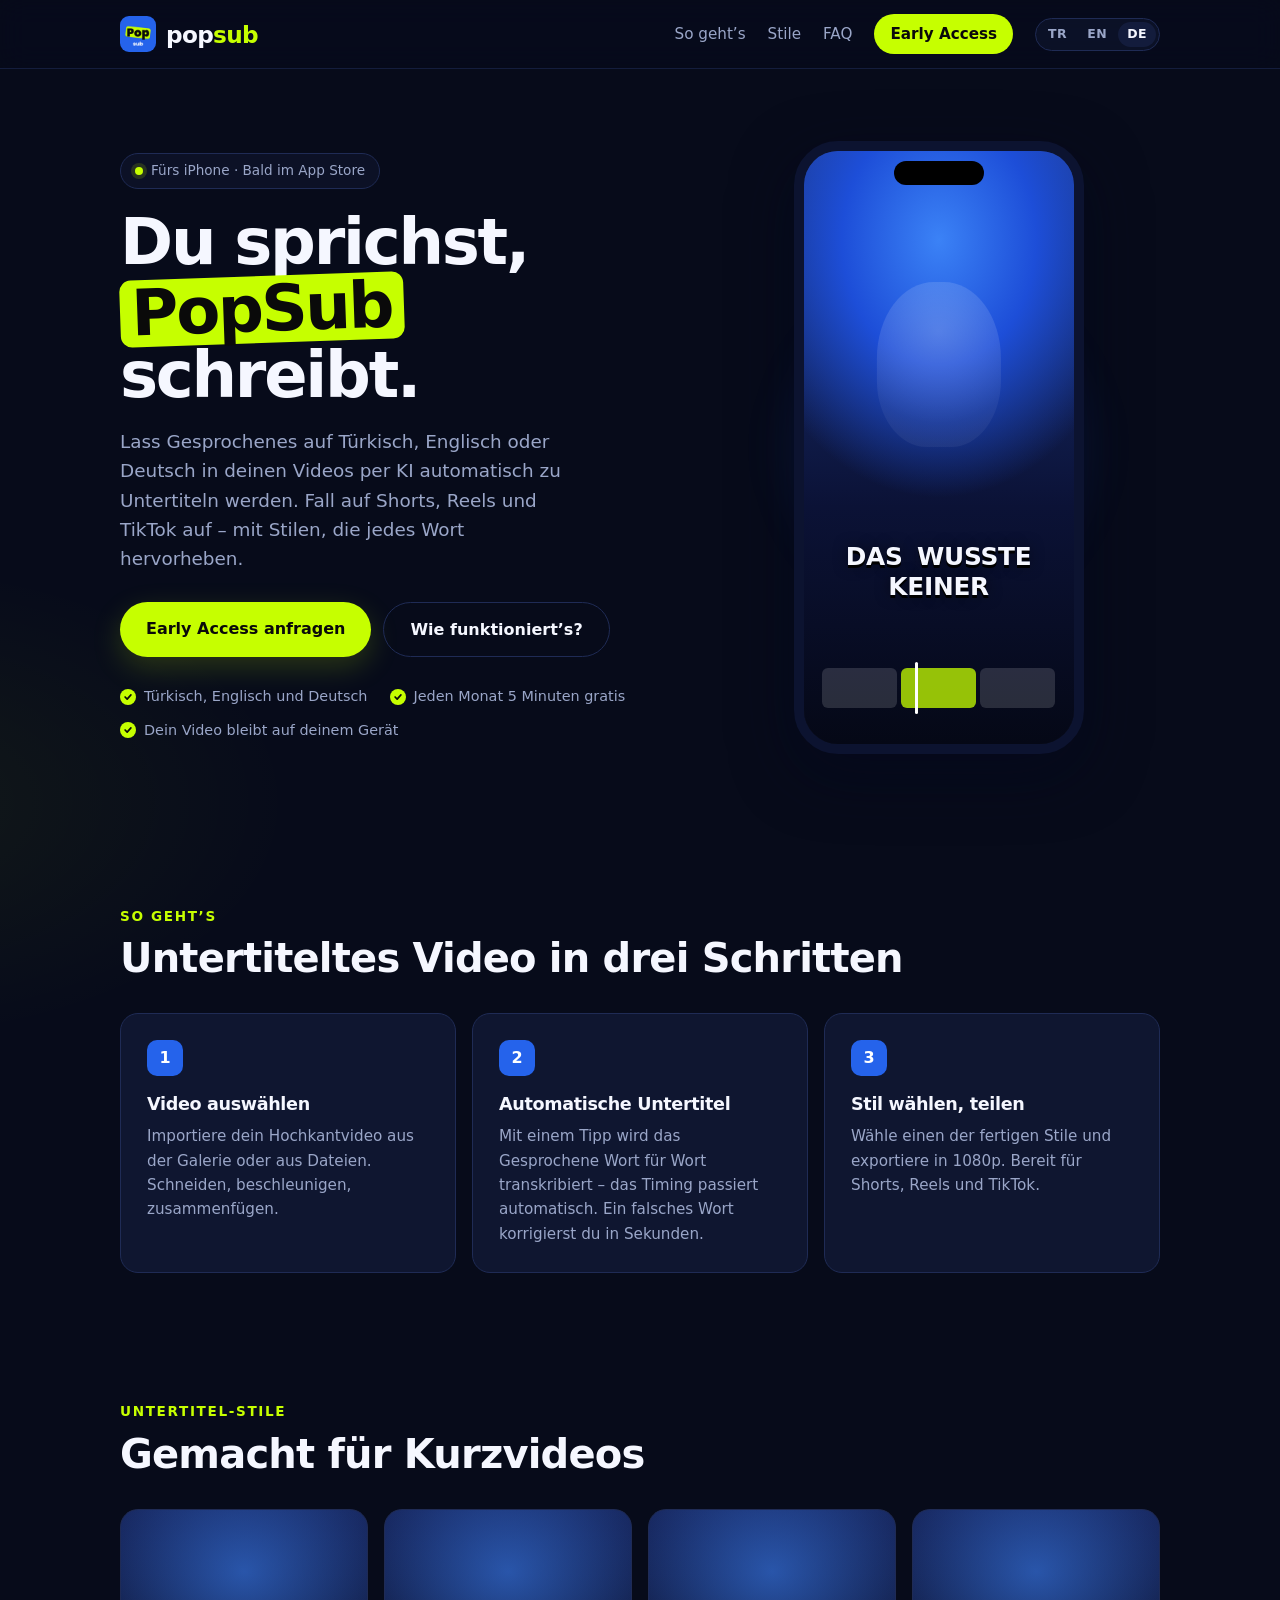
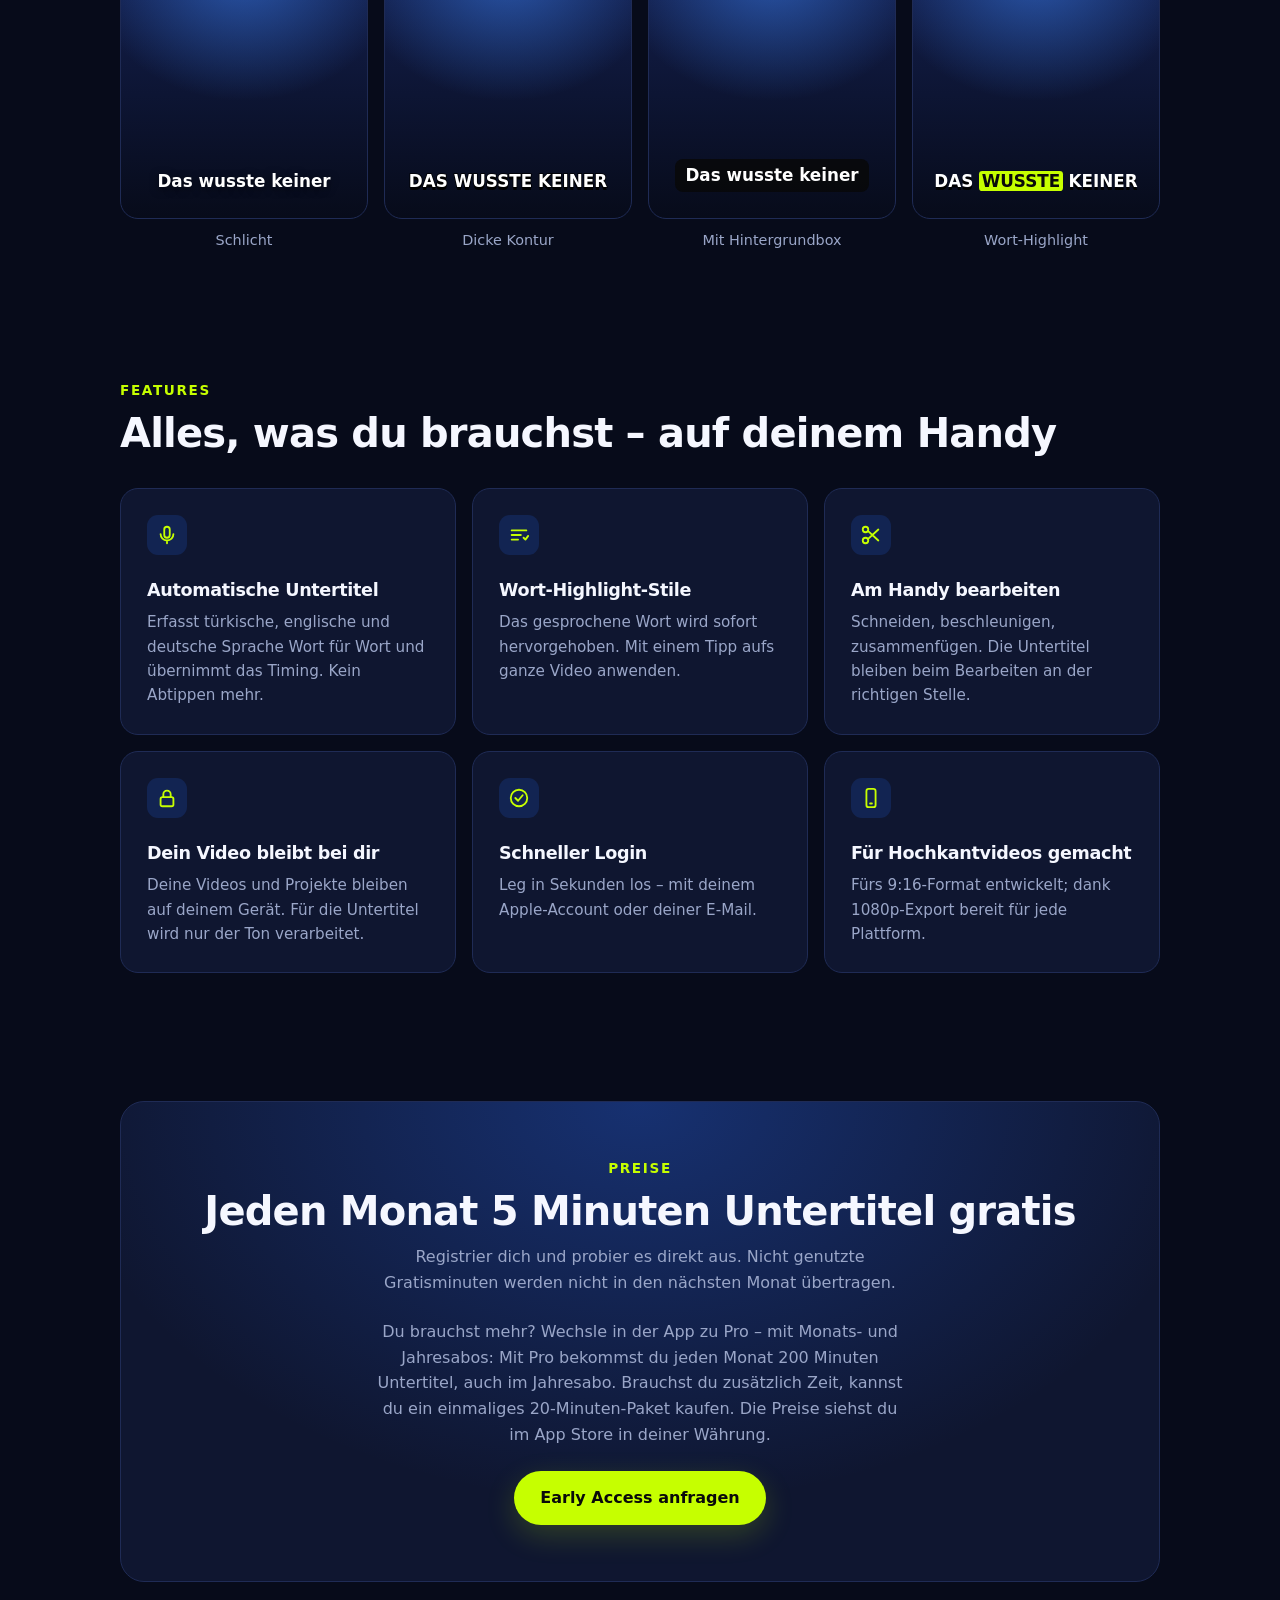
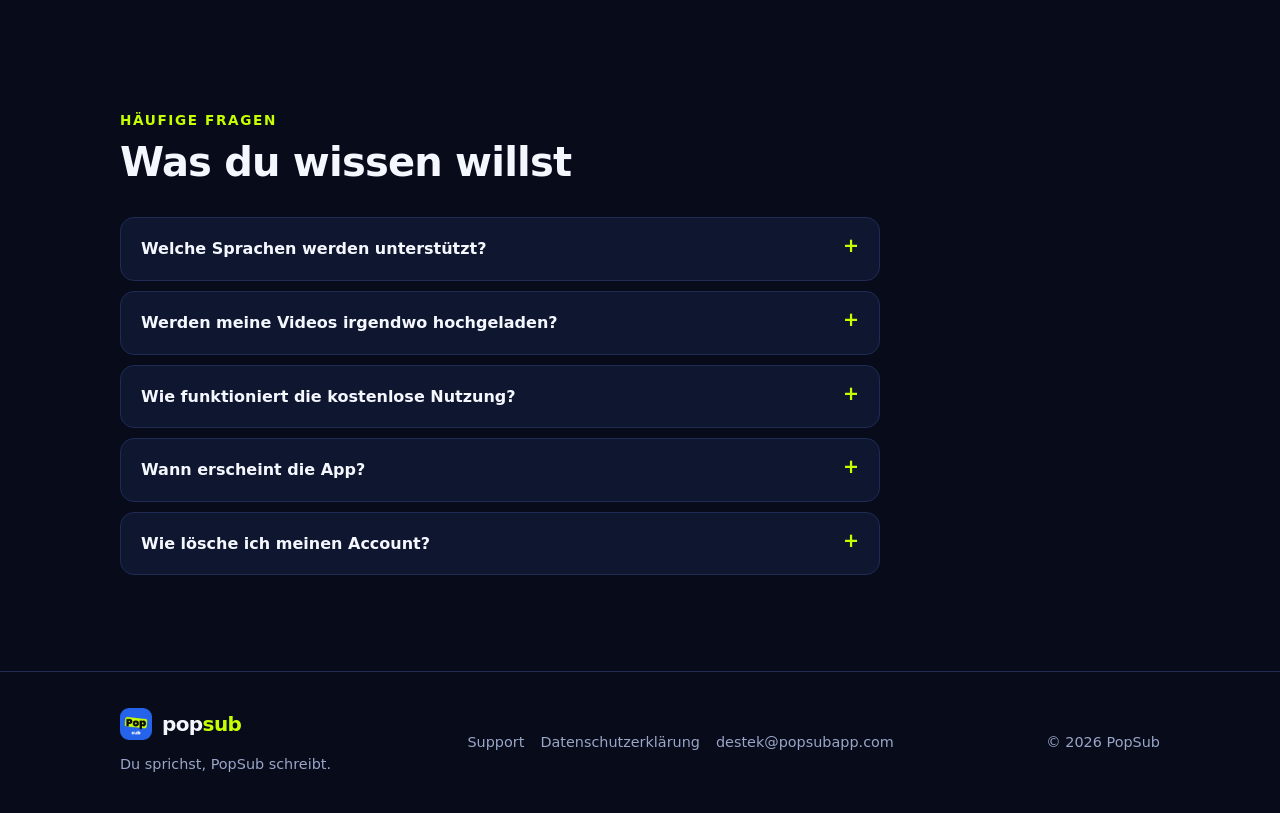
==== commit 7765905f: "Google Fonts bağlantılarını kaldır, gizlilik metnini düzelt Tüm sayfalardan fonts.googleapis/gstatic" ====
--- a/de/index.html
+++ b/de/index.html
@@ -21,10 +21,7 @@
   <link rel="alternate" hreflang="en" href="https://popsubapp.com/en/">
   <link rel="alternate" hreflang="de" href="https://popsubapp.com/de/">
   <link rel="alternate" hreflang="x-default" href="https://popsubapp.com/en/">
-  <link rel="preconnect" href="https://fonts.googleapis.com">
-  <link rel="preconnect" href="https://fonts.gstatic.com" crossorigin>
-  <link href="https://fonts.googleapis.com/css2?family=Poppins:wght@400;500;600;700;800;900&display=swap" rel="stylesheet">
-  <link rel="stylesheet" href="/style.css?v=20261009">
+  <link rel="stylesheet" href="/style.css?v=20261009b">
   <link rel="icon" type="image/png" sizes="32x32" href="/assets/favicon-32.png">
   <link rel="apple-touch-icon" href="/assets/apple-touch-icon.png">
   <script type="application/ld+json">{"@context":"https://schema.org","@type":"SoftwareApplication","name":"PopSub","operatingSystem":"iOS","applicationCategory":"MultimediaApplication","description":"Eine Videobearbeitungs-App, die türkische, englische und deutsche Sprache automatisch in Untertitel umwandelt.","inLanguage":"de","url":"https://popsubapp.com/de/"}</script>
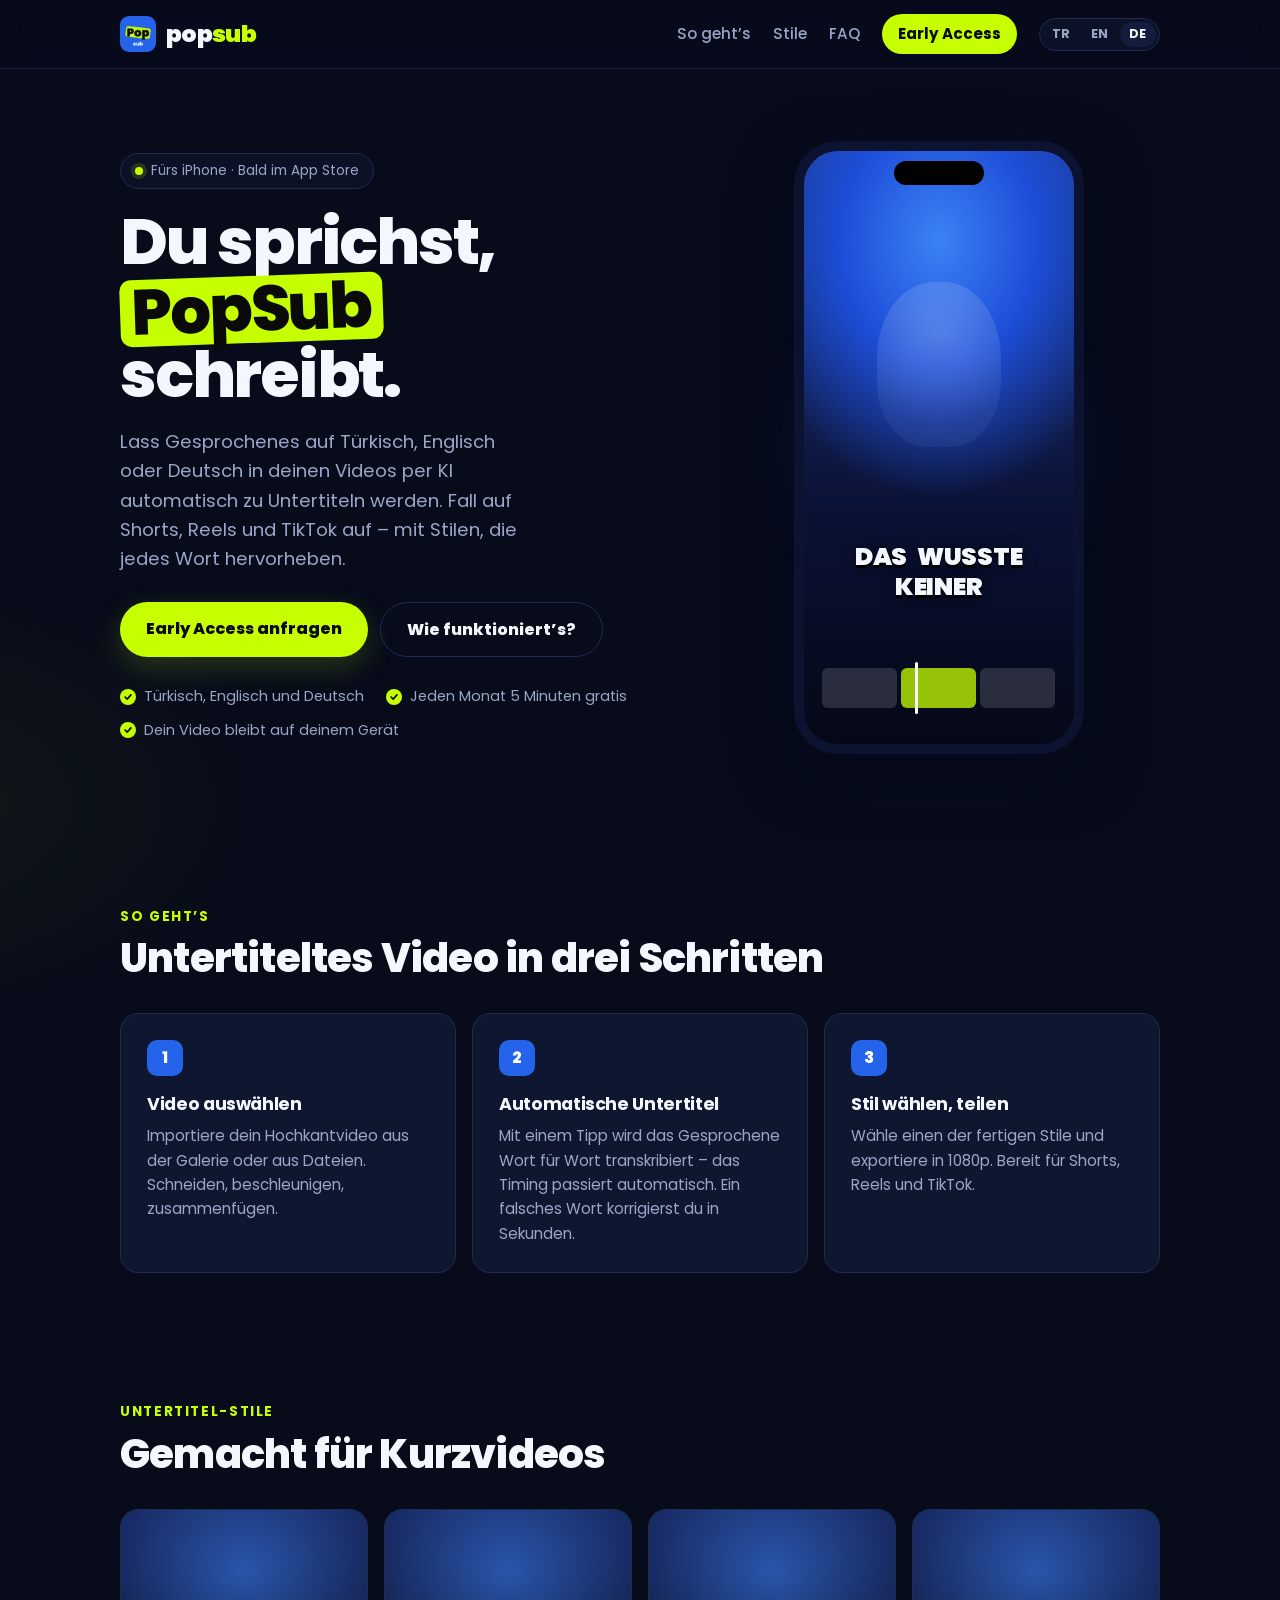
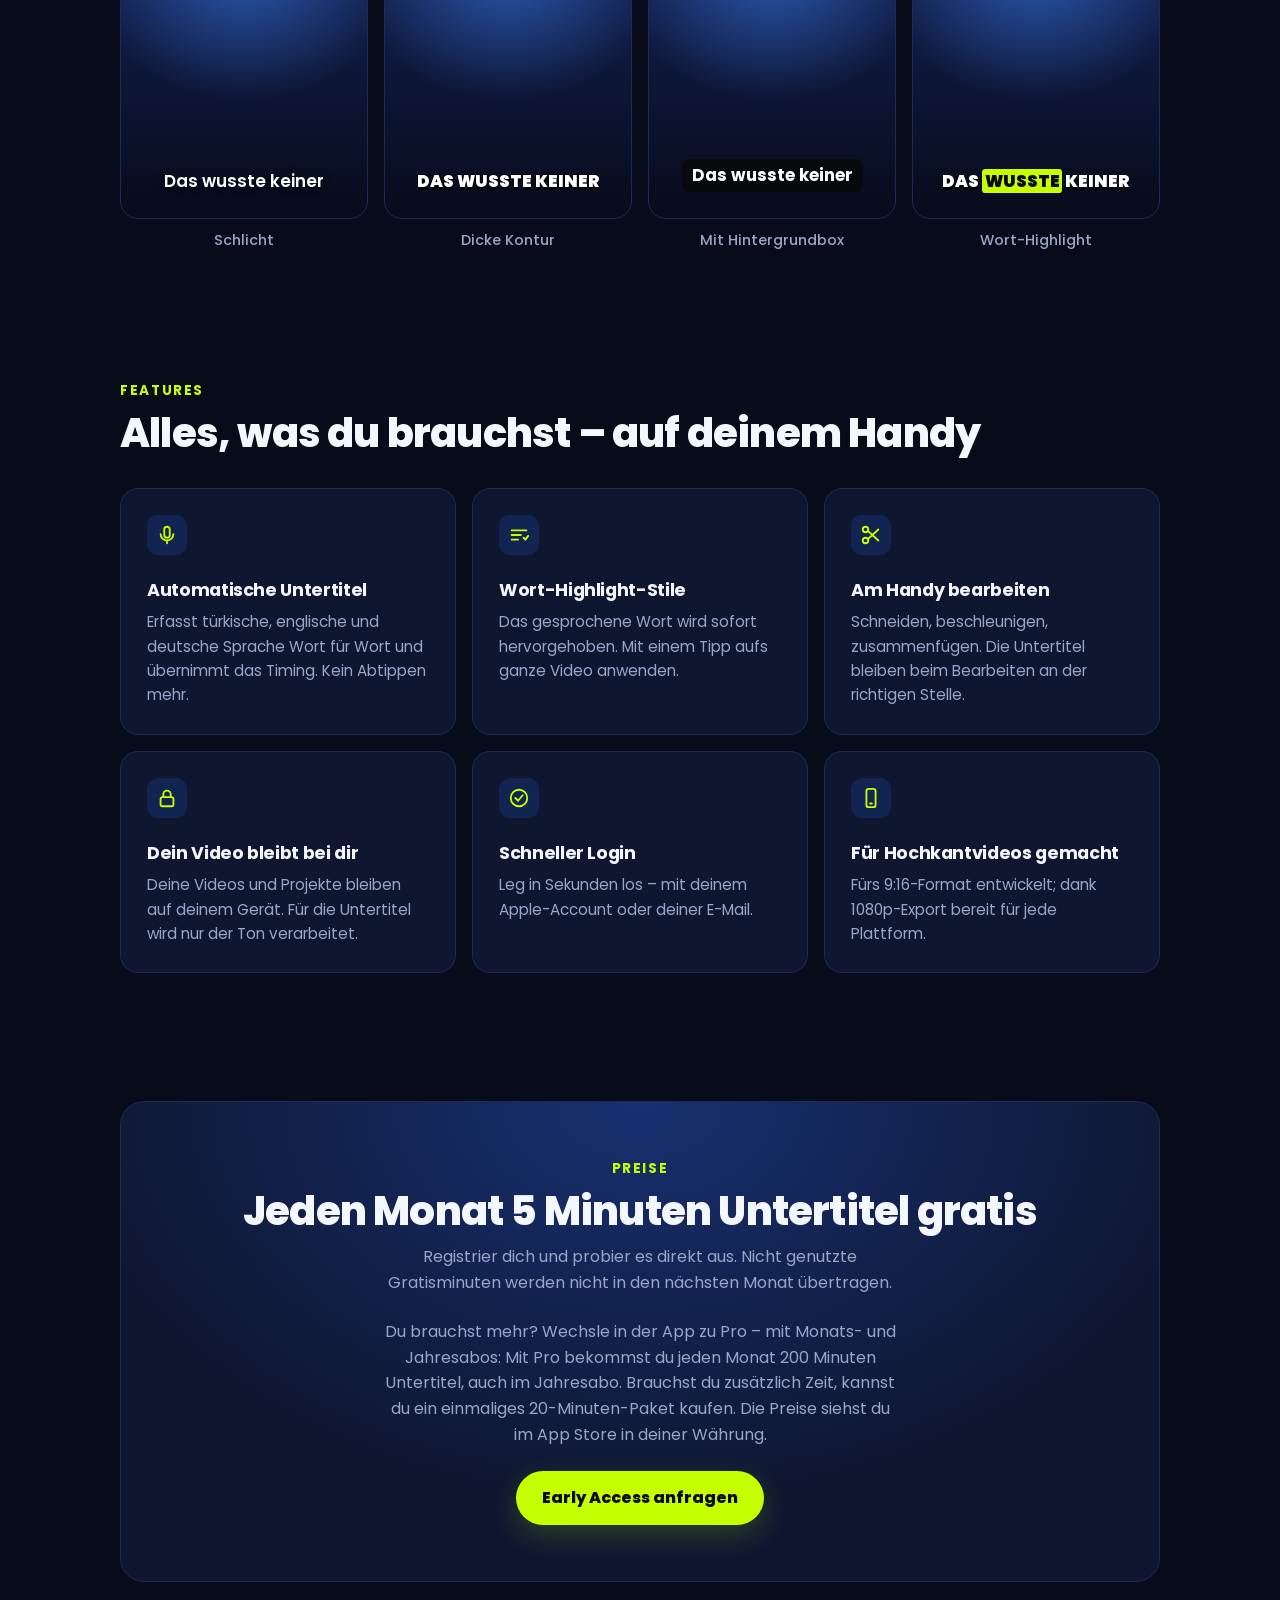
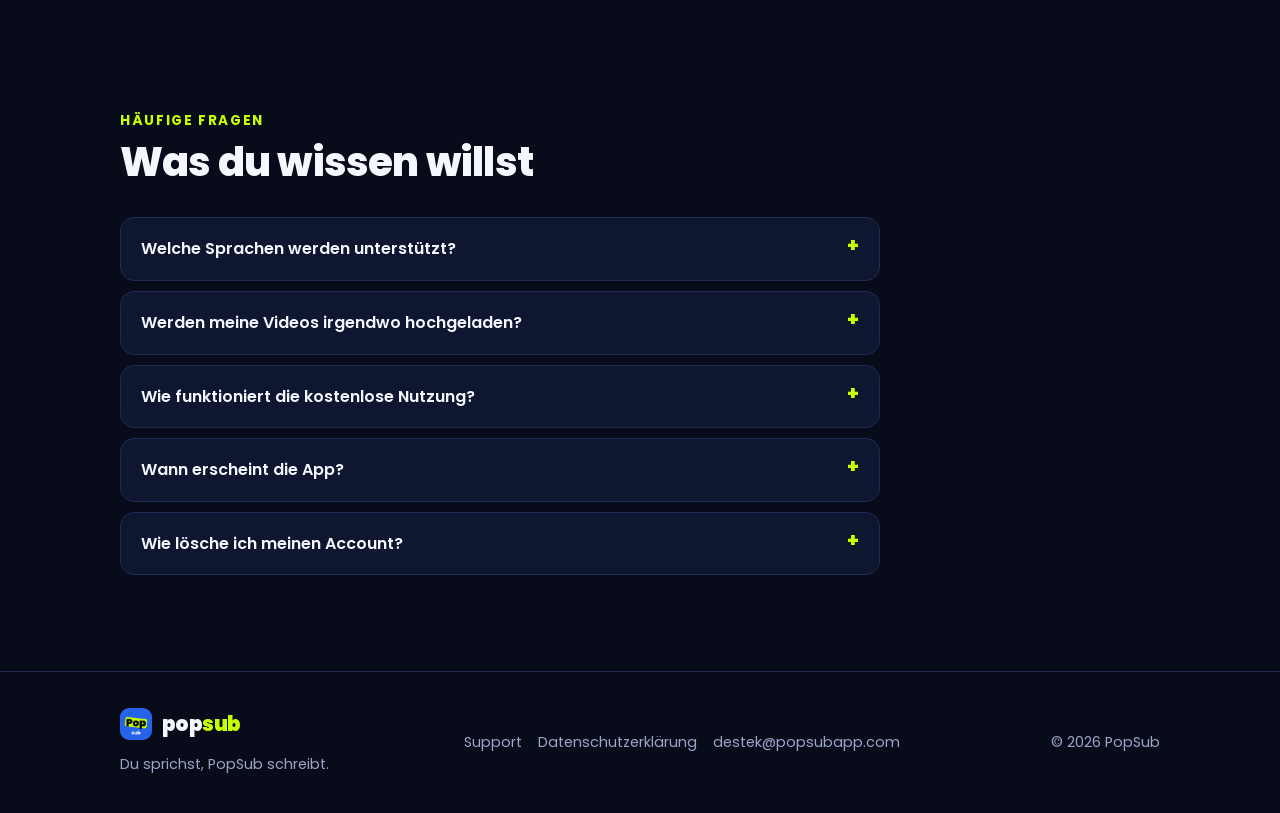
==== commit 5e8a64aa: "DE alt sayfalarında 320/375 px yatay taşmayı düzelt /de/support/ ve /de/datenschutz/ sayfalarında fo" ====
--- a/de/index.html
+++ b/de/index.html
@@ -21,7 +21,7 @@
   <link rel="alternate" hreflang="en" href="https://popsubapp.com/en/">
   <link rel="alternate" hreflang="de" href="https://popsubapp.com/de/">
   <link rel="alternate" hreflang="x-default" href="https://popsubapp.com/en/">
-  <link rel="stylesheet" href="/style.css?v=20261009b">
+  <link rel="stylesheet" href="/style.css?v=20261009c">
   <link rel="icon" type="image/png" sizes="32x32" href="/assets/favicon-32.png">
   <link rel="apple-touch-icon" href="/assets/apple-touch-icon.png">
   <script type="application/ld+json">{"@context":"https://schema.org","@type":"SoftwareApplication","name":"PopSub","operatingSystem":"iOS","applicationCategory":"MultimediaApplication","description":"Eine Videobearbeitungs-App, die türkische, englische und deutsche Sprache automatisch in Untertitel umwandelt.","inLanguage":"de","url":"https://popsubapp.com/de/"}</script>
--- a/style.css
+++ b/style.css
@@ -1,3 +1,112 @@
+/* Poppins 400 latin */
+@font-face {
+  font-family: "Poppins";
+  font-style: normal;
+  font-weight: 400;
+  font-display: swap;
+  src: url("/assets/fonts/poppins-400-latin.woff2") format("woff2");
+  unicode-range: U+0000-00FF, U+0131, U+0152-0153, U+02BB-02BC, U+02C6, U+02DA, U+02DC, U+0304, U+0308, U+0329, U+2000-206F, U+20AC, U+2122, U+2191, U+2193, U+2212, U+2215, U+FEFF, U+FFFD;
+}
+/* Poppins 400 latin-ext */
+@font-face {
+  font-family: "Poppins";
+  font-style: normal;
+  font-weight: 400;
+  font-display: swap;
+  src: url("/assets/fonts/poppins-400-latin-ext.woff2") format("woff2");
+  unicode-range: U+0100-02BA, U+02BD-02C5, U+02C7-02CC, U+02CE-02D7, U+02DD-02FF, U+0304, U+0308, U+0329, U+1D00-1DBF, U+1E00-1E9F, U+1EF2-1EFF, U+2020, U+20A0-20AB, U+20AD-20C4, U+2113, U+2C60-2C7F, U+A720-A7FF;
+}
+/* Poppins 500 latin */
+@font-face {
+  font-family: "Poppins";
+  font-style: normal;
+  font-weight: 500;
+  font-display: swap;
+  src: url("/assets/fonts/poppins-500-latin.woff2") format("woff2");
+  unicode-range: U+0000-00FF, U+0131, U+0152-0153, U+02BB-02BC, U+02C6, U+02DA, U+02DC, U+0304, U+0308, U+0329, U+2000-206F, U+20AC, U+2122, U+2191, U+2193, U+2212, U+2215, U+FEFF, U+FFFD;
+}
+/* Poppins 500 latin-ext */
+@font-face {
+  font-family: "Poppins";
+  font-style: normal;
+  font-weight: 500;
+  font-display: swap;
+  src: url("/assets/fonts/poppins-500-latin-ext.woff2") format("woff2");
+  unicode-range: U+0100-02BA, U+02BD-02C5, U+02C7-02CC, U+02CE-02D7, U+02DD-02FF, U+0304, U+0308, U+0329, U+1D00-1DBF, U+1E00-1E9F, U+1EF2-1EFF, U+2020, U+20A0-20AB, U+20AD-20C4, U+2113, U+2C60-2C7F, U+A720-A7FF;
+}
+/* Poppins 600 latin */
+@font-face {
+  font-family: "Poppins";
+  font-style: normal;
+  font-weight: 600;
+  font-display: swap;
+  src: url("/assets/fonts/poppins-600-latin.woff2") format("woff2");
+  unicode-range: U+0000-00FF, U+0131, U+0152-0153, U+02BB-02BC, U+02C6, U+02DA, U+02DC, U+0304, U+0308, U+0329, U+2000-206F, U+20AC, U+2122, U+2191, U+2193, U+2212, U+2215, U+FEFF, U+FFFD;
+}
+/* Poppins 600 latin-ext */
+@font-face {
+  font-family: "Poppins";
+  font-style: normal;
+  font-weight: 600;
+  font-display: swap;
+  src: url("/assets/fonts/poppins-600-latin-ext.woff2") format("woff2");
+  unicode-range: U+0100-02BA, U+02BD-02C5, U+02C7-02CC, U+02CE-02D7, U+02DD-02FF, U+0304, U+0308, U+0329, U+1D00-1DBF, U+1E00-1E9F, U+1EF2-1EFF, U+2020, U+20A0-20AB, U+20AD-20C4, U+2113, U+2C60-2C7F, U+A720-A7FF;
+}
+/* Poppins 700 latin */
+@font-face {
+  font-family: "Poppins";
+  font-style: normal;
+  font-weight: 700;
+  font-display: swap;
+  src: url("/assets/fonts/poppins-700-latin.woff2") format("woff2");
+  unicode-range: U+0000-00FF, U+0131, U+0152-0153, U+02BB-02BC, U+02C6, U+02DA, U+02DC, U+0304, U+0308, U+0329, U+2000-206F, U+20AC, U+2122, U+2191, U+2193, U+2212, U+2215, U+FEFF, U+FFFD;
+}
+/* Poppins 700 latin-ext */
+@font-face {
+  font-family: "Poppins";
+  font-style: normal;
+  font-weight: 700;
+  font-display: swap;
+  src: url("/assets/fonts/poppins-700-latin-ext.woff2") format("woff2");
+  unicode-range: U+0100-02BA, U+02BD-02C5, U+02C7-02CC, U+02CE-02D7, U+02DD-02FF, U+0304, U+0308, U+0329, U+1D00-1DBF, U+1E00-1E9F, U+1EF2-1EFF, U+2020, U+20A0-20AB, U+20AD-20C4, U+2113, U+2C60-2C7F, U+A720-A7FF;
+}
+/* Poppins 800 latin */
+@font-face {
+  font-family: "Poppins";
+  font-style: normal;
+  font-weight: 800;
+  font-display: swap;
+  src: url("/assets/fonts/poppins-800-latin.woff2") format("woff2");
+  unicode-range: U+0000-00FF, U+0131, U+0152-0153, U+02BB-02BC, U+02C6, U+02DA, U+02DC, U+0304, U+0308, U+0329, U+2000-206F, U+20AC, U+2122, U+2191, U+2193, U+2212, U+2215, U+FEFF, U+FFFD;
+}
+/* Poppins 800 latin-ext */
+@font-face {
+  font-family: "Poppins";
+  font-style: normal;
+  font-weight: 800;
+  font-display: swap;
+  src: url("/assets/fonts/poppins-800-latin-ext.woff2") format("woff2");
+  unicode-range: U+0100-02BA, U+02BD-02C5, U+02C7-02CC, U+02CE-02D7, U+02DD-02FF, U+0304, U+0308, U+0329, U+1D00-1DBF, U+1E00-1E9F, U+1EF2-1EFF, U+2020, U+20A0-20AB, U+20AD-20C4, U+2113, U+2C60-2C7F, U+A720-A7FF;
+}
+/* Poppins 900 latin */
+@font-face {
+  font-family: "Poppins";
+  font-style: normal;
+  font-weight: 900;
+  font-display: swap;
+  src: url("/assets/fonts/poppins-900-latin.woff2") format("woff2");
+  unicode-range: U+0000-00FF, U+0131, U+0152-0153, U+02BB-02BC, U+02C6, U+02DA, U+02DC, U+0304, U+0308, U+0329, U+2000-206F, U+20AC, U+2122, U+2191, U+2193, U+2212, U+2215, U+FEFF, U+FFFD;
+}
+/* Poppins 900 latin-ext */
+@font-face {
+  font-family: "Poppins";
+  font-style: normal;
+  font-weight: 900;
+  font-display: swap;
+  src: url("/assets/fonts/poppins-900-latin-ext.woff2") format("woff2");
+  unicode-range: U+0100-02BA, U+02BD-02C5, U+02C7-02CC, U+02CE-02D7, U+02DD-02FF, U+0304, U+0308, U+0329, U+1D00-1DBF, U+1E00-1E9F, U+1EF2-1EFF, U+2020, U+20A0-20AB, U+20AD-20C4, U+2113, U+2C60-2C7F, U+A720-A7FF;
+}
+
 :root {
   --bg: #070b1a;
   --bg-2: #0a1024;
@@ -133,7 +242,7 @@
 .faq details p { margin: 0 0 16px; color: var(--muted); }
 
 /* Doc pages */
-.doc { padding: 40px 20px 72px; max-width: 760px; }
+.doc { padding: 40px 20px 72px; max-width: 760px; overflow-wrap: break-word; }
 .doc h1 { font-size: clamp(2rem, 5vw, 2.8rem); overflow-wrap: break-word; }
 .doc h2 { margin-top: 36px; font-size: 1.25rem; }
 .doc p, .doc li { color: #d6dcf0; }
@@ -143,6 +252,8 @@
 footer { border-top: 1px solid var(--line); padding: 36px 0; color: var(--muted); font-size: .9rem; margin-top: 32px; }
 footer .wrap { display: flex; flex-wrap: wrap; justify-content: space-between; align-items: center; gap: 16px; }
 footer a { color: var(--muted); margin-right: 16px; text-decoration: none; }
+/* Doc-page footer links have no spaces between them; let "Datenschutzerklärung" wrap as a whole link */
+:lang(de) footer a:not(.logo) { display: inline-block; }
 footer a:hover { color: var(--text); }
 .foot-brand .logo { font-size: 1.25rem; margin-right: 0; color: var(--text); }
 .foot-brand p { margin: 6px 0 0; }
